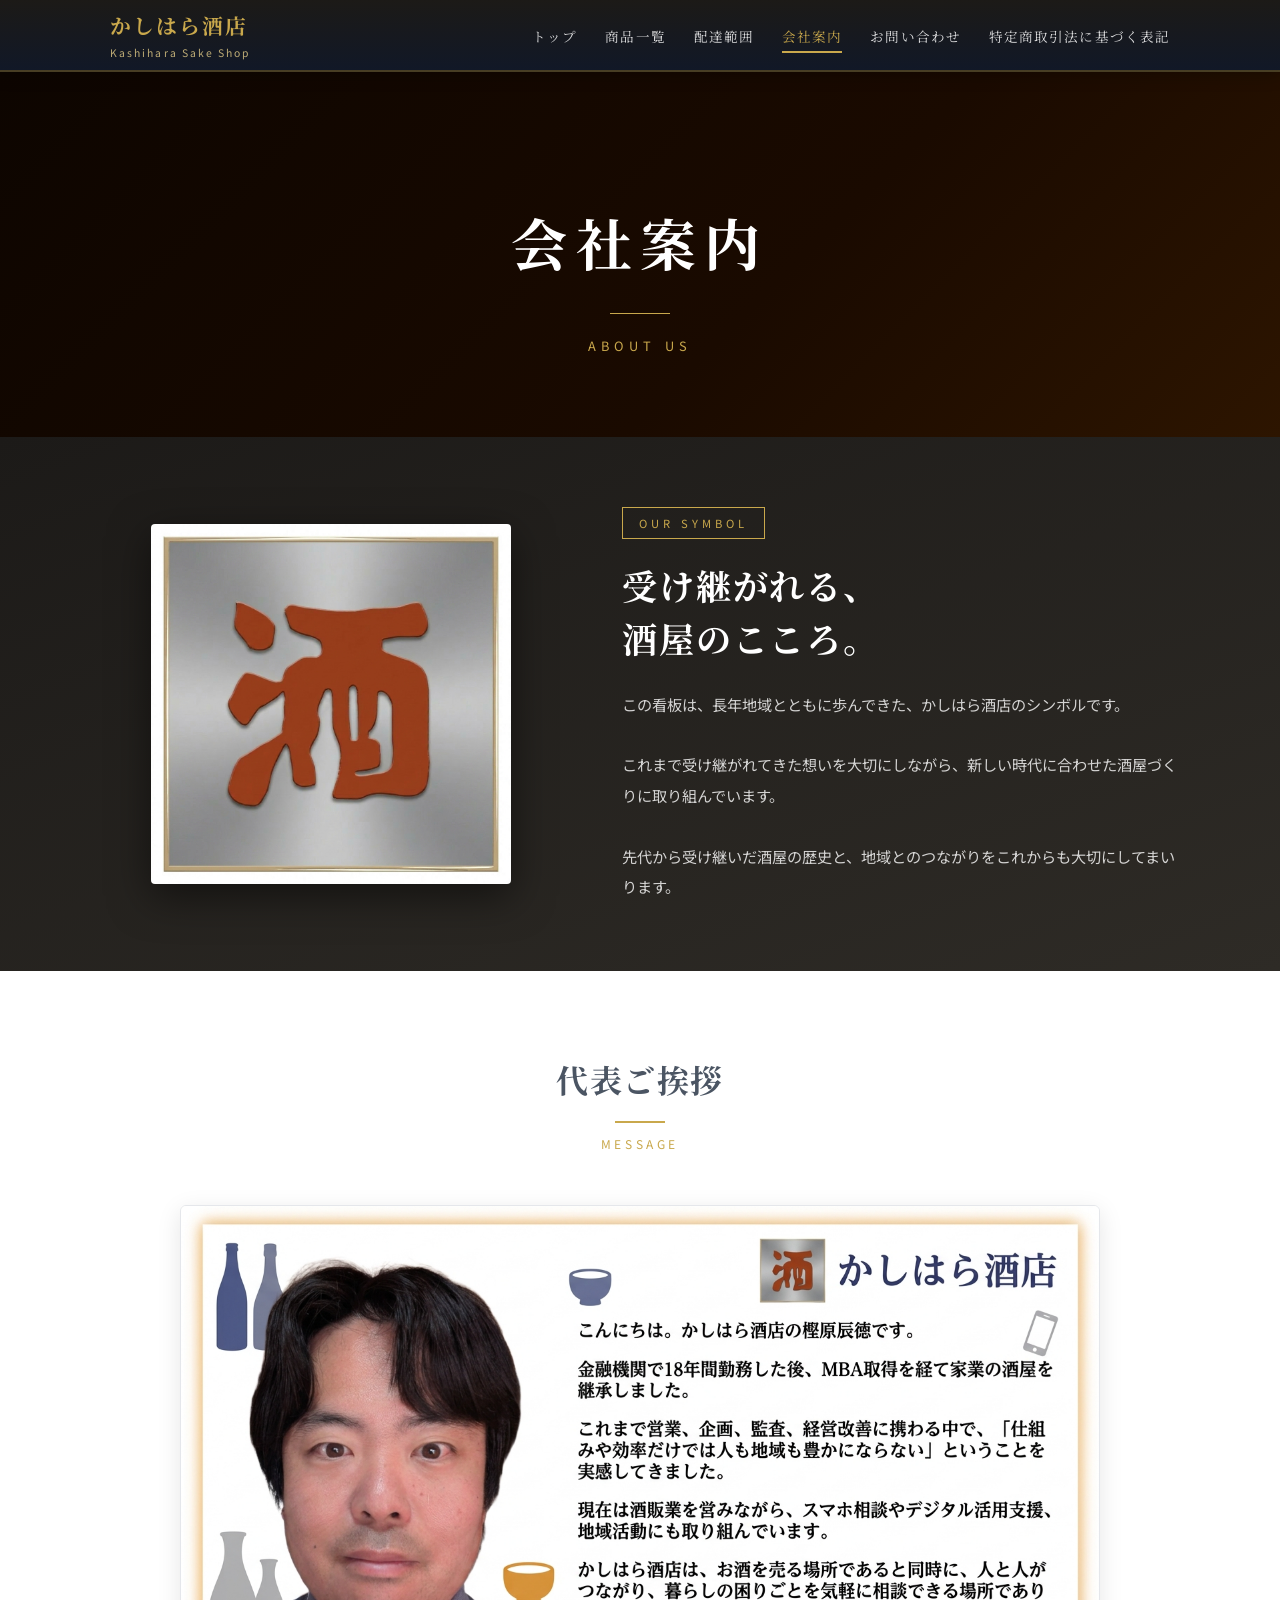
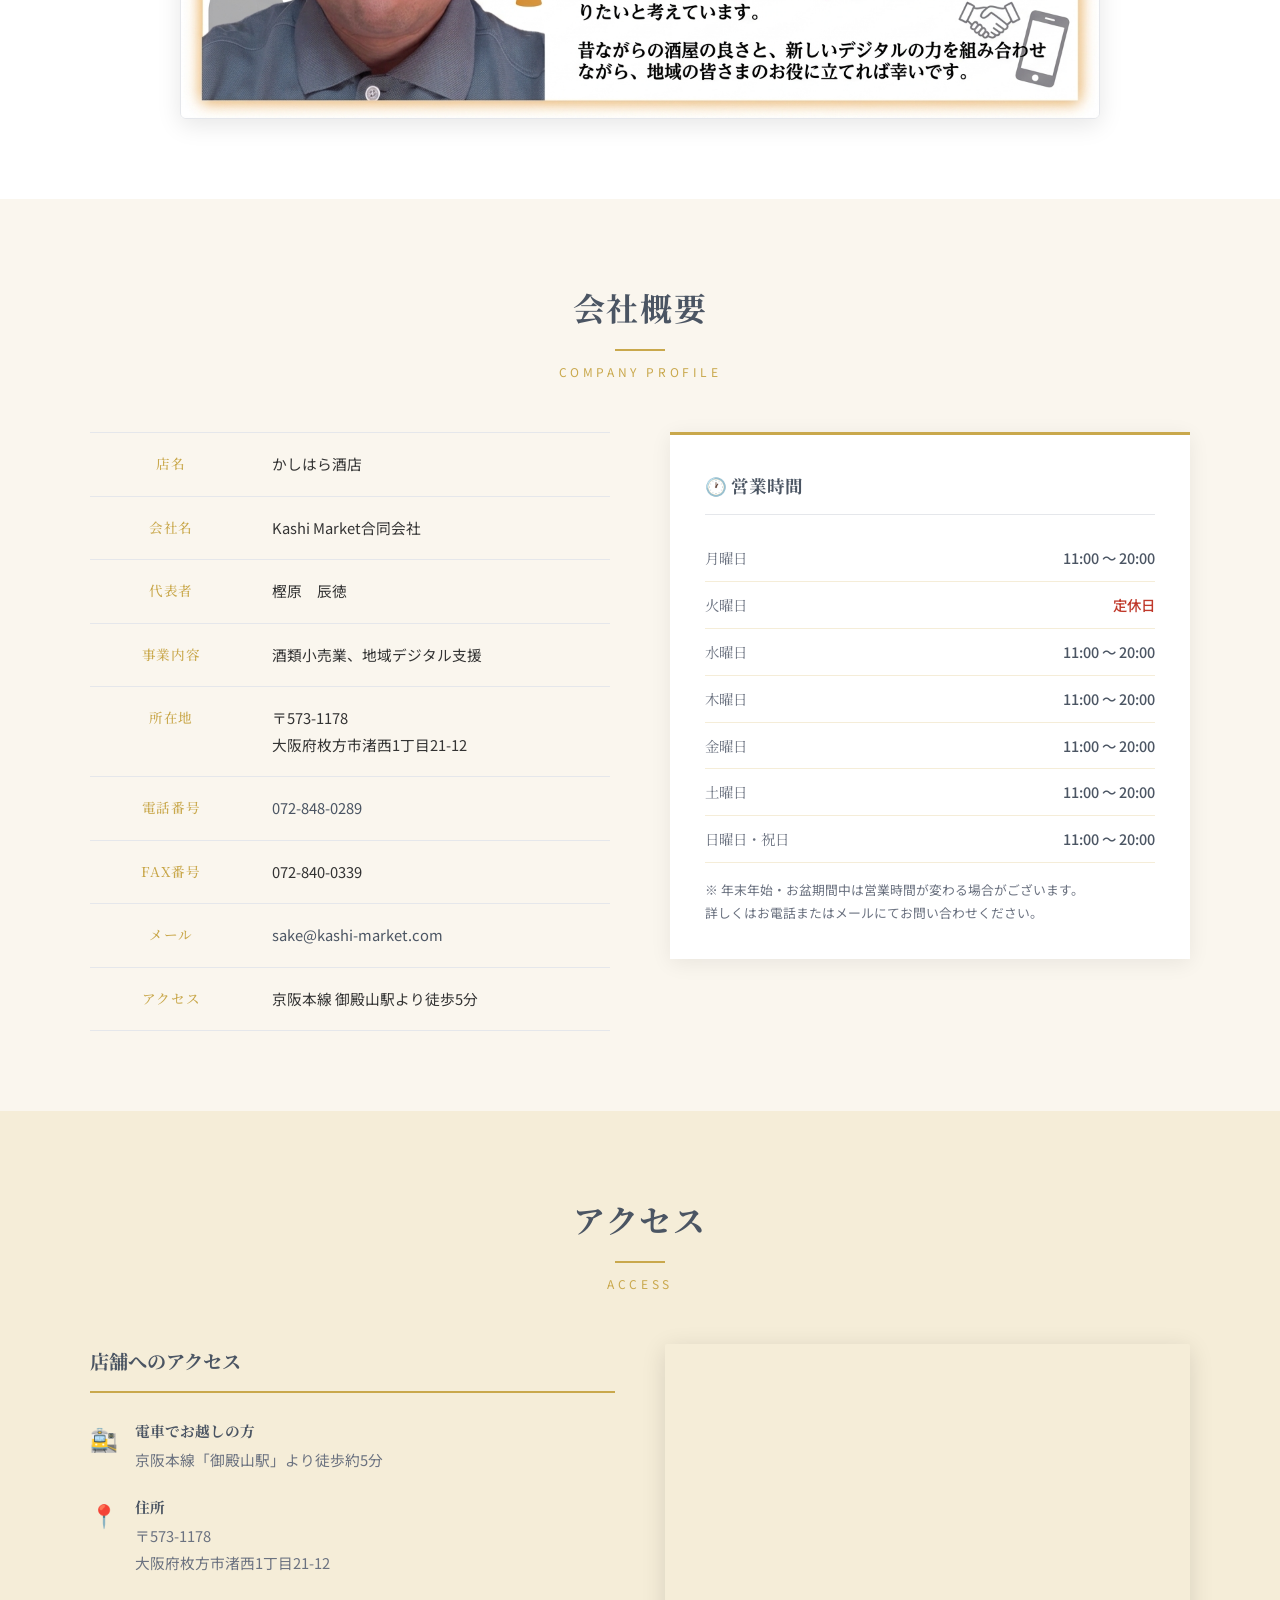
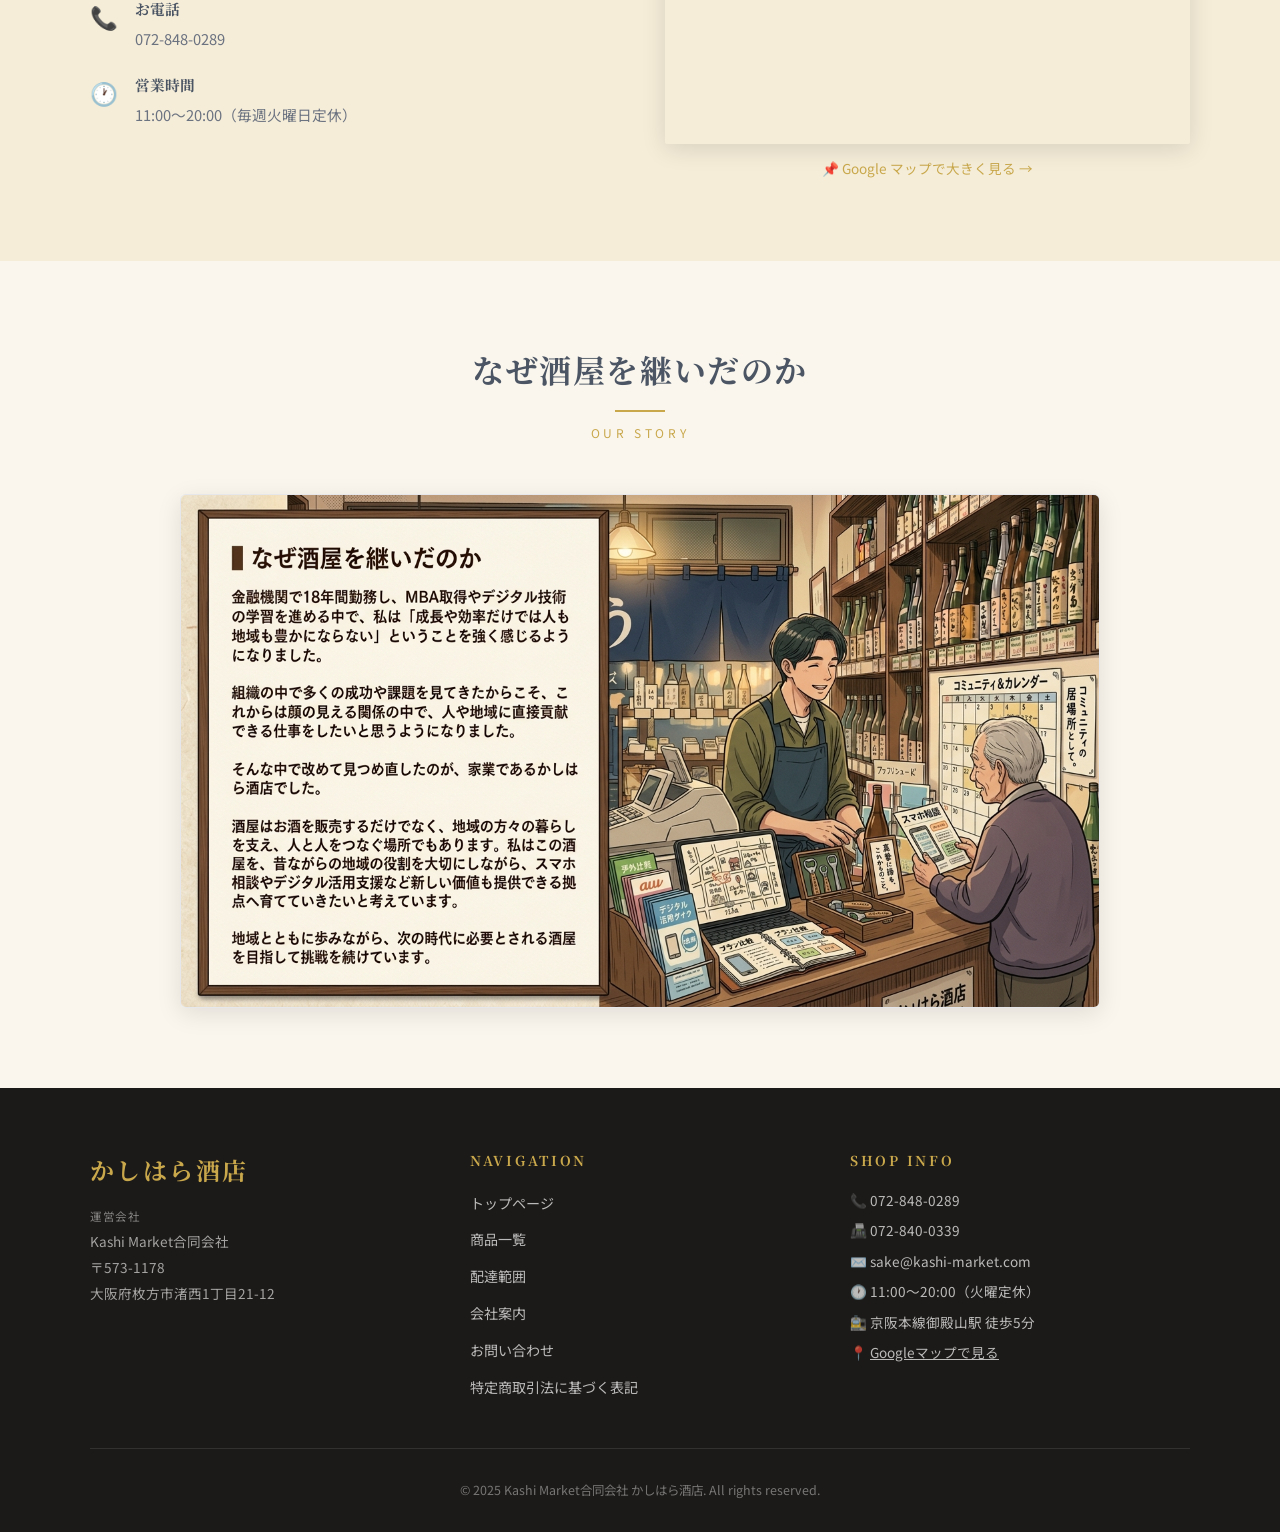
==== about.html @ 4926ca9c "Add OUR STORY (なぜ酒屋を継いだのか) section after アクセス on about page Co-Authored-By: Claude Opus 4.8 <noreply" ====
<!DOCTYPE html>
<html lang="ja">
<head>
  <meta charset="UTF-8">
  <meta name="viewport" content="width=device-width, initial-scale=1.0">
  <title>会社案内・アクセス｜かしはら酒店（枚方市渚西）</title>
  <link rel="canonical" href="https://kashi-market.com/about.html">
  <meta property="og:type" content="website">
  <meta property="og:site_name" content="かしはら酒店">
  <meta property="og:locale" content="ja_JP">
  <meta property="og:title" content="会社案内・アクセス｜かしはら酒店（枚方市渚西）">
  <meta property="og:description" content="枚方市渚西の酒屋「かしはら酒店」（Kashi Market合同会社）の会社案内・アクセス。所在地・代表者情報、京阪本線御殿山駅から徒歩5分。">
  <meta property="og:url" content="https://kashi-market.com/about.html">
  <meta property="og:image" content="https://kashi-market.com/ogp.jpg">
  <meta property="og:image:width" content="1200">
  <meta property="og:image:height" content="630">
  <meta name="twitter:card" content="summary_large_image">
  <meta name="description" content="枚方市渚西の酒屋「かしはら酒店」（Kashi Market合同会社）の会社案内・アクセス。所在地・代表者情報、京阪本線御殿山駅から徒歩5分。">
  <link rel="stylesheet" href="css/style.css">
  <style>
    .page-hero {
      background: linear-gradient(135deg, #0d0500 0%, #1a0a00 60%, #2d1500 100%);
      padding: 120px 20px 80px;
      text-align: center;
    }
    .page-hero h1 {
      font-family: 'Noto Serif JP', serif;
      font-size: clamp(2rem, 5vw, 3.5rem);
      color: var(--color-white);
      letter-spacing: 0.15em;
      margin-bottom: 10px;
    }
    .page-hero p {
      font-size: 0.8rem;
      color: var(--color-accent);
      letter-spacing: 0.4em;
      text-transform: uppercase;
    }
    .page-hero-line {
      width: 60px;
      height: 1px;
      background: var(--color-accent);
      margin: 20px auto;
    }

    /* 看板・シンボルセクション */
    .signboard-section {
      background: linear-gradient(160deg, #1c1a18 0%, #2e2b26 100%);
      padding: 70px 20px;
    }
    .signboard-wrap {
      display: grid;
      grid-template-columns: 0.85fr 1fr;
      gap: 50px;
      align-items: center;
    }
    .signboard-img-box {
      position: relative;
    }
    .signboard-img {
      width: 100%;
      max-width: 360px;
      display: block;
      margin: 0 auto;
      border-radius: 4px;
      box-shadow: 0 12px 40px rgba(0,0,0,0.5);
    }
    .signboard-text {
      color: #fff;
    }
    .signboard-badge {
      display: inline-block;
      font-size: 0.7rem;
      letter-spacing: 0.35em;
      color: var(--color-accent);
      border: 1px solid var(--color-accent);
      padding: 5px 16px;
      margin-bottom: 20px;
      text-transform: uppercase;
    }
    .signboard-title {
      font-family: 'Noto Serif JP', serif;
      font-size: clamp(1.5rem, 3vw, 2.2rem);
      color: #fff;
      line-height: 1.5;
      margin-bottom: 24px;
      letter-spacing: 0.05em;
    }
    .signboard-desc {
      font-size: 0.95rem;
      color: rgba(255,255,255,0.8);
      line-height: 2;
    }
    @media (max-width: 768px) {
      .signboard-wrap {
        grid-template-columns: 1fr;
        gap: 30px;
        text-align: center;
      }
      .signboard-badge { margin-top: 0; }
      .signboard-desc { text-align: left; }
    }

    /* 会社概要テーブル */
    .about-section {
      background: var(--color-bg);
    }

    /* 代表ごあいさつ */
    .greeting-section { background: #ffffff; }
    .greeting-img-wrap { max-width: 920px; margin: 35px auto 0; }
    .greeting-img {
      width: 100%;
      height: auto;
      display: block;
      border: 1px solid var(--color-border);
      border-radius: 6px;
      box-shadow: 0 6px 24px rgba(0,0,0,0.10);
    }

    .about-grid {
      display: grid;
      grid-template-columns: 1fr 1fr;
      gap: 60px;
      align-items: start;
    }

    .company-table {
      width: 100%;
      border-collapse: collapse;
    }

    .company-table tr {
      border-bottom: 1px solid var(--color-border);
    }

    .company-table tr:first-child {
      border-top: 1px solid var(--color-border);
    }

    .company-table th {
      font-family: 'Noto Serif JP', serif;
      font-size: 0.85rem;
      color: var(--color-accent);
      font-weight: 500;
      padding: 18px 20px 18px 0;
      white-space: nowrap;
      vertical-align: top;
      letter-spacing: 0.05em;
      width: 35%;
    }

    .company-table td {
      font-size: 0.92rem;
      color: var(--color-text);
      padding: 18px 0;
      line-height: 1.8;
    }

    /* 営業時間テーブル */
    .hours-box {
      background: var(--color-white);
      padding: 35px;
      box-shadow: 0 4px 20px rgba(0,0,0,0.07);
      border-top: 3px solid var(--color-accent);
    }

    .hours-box h3 {
      font-family: 'Noto Serif JP', serif;
      font-size: 1.1rem;
      color: var(--color-primary);
      margin-bottom: 20px;
      padding-bottom: 12px;
      border-bottom: 1px solid var(--color-border);
    }

    .hours-row {
      display: flex;
      justify-content: space-between;
      align-items: center;
      padding: 10px 0;
      border-bottom: 1px solid var(--color-bg-dark);
      font-size: 0.9rem;
    }

    .hours-row:last-child {
      border-bottom: none;
    }

    .hours-day {
      color: var(--color-text-light);
      font-family: 'Noto Serif JP', serif;
    }

    .hours-time {
      color: var(--color-primary);
      font-weight: 500;
    }

    .hours-closed {
      color: #c0392b;
      font-weight: 500;
    }

    .hours-note {
      margin-top: 15px;
      font-size: 0.8rem;
      color: var(--color-text-light);
      line-height: 1.8;
    }

    /* アクセスセクション */
    .access-section {
      background: var(--color-bg-dark);
    }

    .access-grid {
      display: grid;
      grid-template-columns: 1fr 1fr;
      gap: 50px;
      align-items: start;
    }

    .access-info h3 {
      font-family: 'Noto Serif JP', serif;
      font-size: 1.2rem;
      color: var(--color-primary);
      margin-bottom: 25px;
      padding-bottom: 12px;
      border-bottom: 2px solid var(--color-accent);
    }

    .access-item {
      display: flex;
      gap: 15px;
      margin-bottom: 20px;
      align-items: flex-start;
    }

    .access-icon {
      font-size: 1.4rem;
      min-width: 30px;
    }

    .access-text {
      font-size: 0.92rem;
      line-height: 1.8;
    }

    .access-text strong {
      display: block;
      font-family: 'Noto Serif JP', serif;
      color: var(--color-primary);
      margin-bottom: 3px;
    }

    .access-text span {
      color: var(--color-text-light);
    }

    /* Google マップ */
    .map-wrap {
      position: relative;
      border-radius: 2px;
      overflow: hidden;
      box-shadow: 0 5px 25px rgba(0,0,0,0.12);
    }

    .map-wrap iframe {
      display: block;
      width: 100%;
      height: 400px;
      border: 0;
    }

    .map-link {
      display: block;
      text-align: center;
      margin-top: 12px;
      font-size: 0.85rem;
      color: var(--color-accent);
      text-decoration: none;
    }

    .map-link:hover {
      text-decoration: underline;
    }

    @media (max-width: 768px) {
      .about-grid,
      .access-grid {
        grid-template-columns: 1fr;
        gap: 40px;
      }
    }
  </style>
</head>
<body>

  <!-- ヘッダー -->
  <header>
    <div class="header-inner">
      <a href="index.html" class="logo">
        <span class="logo-jp">かしはら酒店</span>
        <span class="logo-en">Kashihara Sake Shop</span>
      </a>
      <div class="hamburger" onclick="toggleNav()">
        <span></span><span></span><span></span>
      </div>
      <nav id="main-nav">
        <ul>
          <li><a href="index.html">トップ</a></li>
          <li><a href="products.html">商品一覧</a></li>
          <li><a href="delivery.html">配達範囲</a></li>
          <li><a href="about.html" class="active">会社案内</a></li>
          <li><a href="contact.html">お問い合わせ</a></li>
          <li><a href="tokusho.html">特定商取引法に基づく表記</a></li>
        </ul>
      </nav>
    </div>
  </header>

  <!-- ページヘッダー -->
  <div class="page-hero">
    <h1>会社案内</h1>
    <div class="page-hero-line"></div>
    <p>About Us</p>
  </div>

  <!-- 看板・シンボルセクション -->
  <section class="signboard-section">
    <div class="section-inner">
      <div class="signboard-wrap">
        <div class="signboard-img-box">
          <img src="かしはら酒店看板.jpg" alt="かしはら酒店の看板「酒」" class="signboard-img">
        </div>
        <div class="signboard-text">
          <div class="signboard-badge">Our Symbol</div>
          <h2 class="signboard-title">受け継がれる、<br>酒屋のこころ。</h2>
          <p class="signboard-desc">
            この看板は、長年地域とともに歩んできた、かしはら酒店のシンボルです。<br><br>
            これまで受け継がれてきた想いを大切にしながら、新しい時代に合わせた酒屋づくりに取り組んでいます。<br><br>
            先代から受け継いだ酒屋の歴史と、地域とのつながりをこれからも大切にしてまいります。
          </p>
        </div>
      </div>
    </div>
  </section>

  <!-- 代表ご挨拶 -->
  <section class="greeting-section">
    <div class="section-inner">
      <h2 class="section-title">代表ご挨拶</h2>
      <p class="section-title-en">Message</p>
      <div class="greeting-img-wrap">
        <img src="自己紹介文.png" alt="かしはら酒店 代表 樫原辰徳のごあいさつ。金融機関で18年勤務後、MBA取得を経て家業の酒屋を継承。酒販業に加え、スマホ相談やデジタル活用支援、地域活動にも取り組んでいます。" class="greeting-img">
      </div>
    </div>
  </section>

  <!-- 会社概要 -->
  <section class="about-section">
    <div class="section-inner">
      <h2 class="section-title">会社概要</h2>
      <p class="section-title-en">Company Profile</p>

      <div class="about-grid">
        <div>
          <table class="company-table">
            <tr>
              <th>店名</th>
              <td>かしはら酒店</td>
            </tr>
            <tr>
              <th>会社名</th>
              <td>Kashi Market合同会社</td>
            </tr>
            <tr>
              <th>代表者</th>
              <td>樫原　辰徳</td>
            </tr>
            <tr>
              <th>事業内容</th>
              <td>酒類小売業、地域デジタル支援</td>
            </tr>
            <tr>
              <th>所在地</th>
              <td>〒573-1178<br>大阪府枚方市渚西1丁目21-12</td>
            </tr>
            <tr>
              <th>電話番号</th>
              <td><a href="tel:0728480289" style="color:var(--color-primary);text-decoration:none;">072-848-0289</a></td>
            </tr>
            <tr>
              <th>FAX番号</th>
              <td>072-840-0339</td>
            </tr>
            <tr>
              <th>メール</th>
              <td><a href="mailto:sake@kashi-market.com" style="color:var(--color-primary);text-decoration:none;">sake@kashi-market.com</a></td>
            </tr>
            <tr>
              <th>アクセス</th>
              <td>京阪本線 御殿山駅より徒歩5分</td>
            </tr>
          </table>
        </div>

        <div>
          <div class="hours-box">
            <h3>🕐 営業時間</h3>
            <div class="hours-row">
              <span class="hours-day">月曜日</span>
              <span class="hours-time">11:00 〜 20:00</span>
            </div>
            <div class="hours-row">
              <span class="hours-day">火曜日</span>
              <span class="hours-closed">定休日</span>
            </div>
            <div class="hours-row">
              <span class="hours-day">水曜日</span>
              <span class="hours-time">11:00 〜 20:00</span>
            </div>
            <div class="hours-row">
              <span class="hours-day">木曜日</span>
              <span class="hours-time">11:00 〜 20:00</span>
            </div>
            <div class="hours-row">
              <span class="hours-day">金曜日</span>
              <span class="hours-time">11:00 〜 20:00</span>
            </div>
            <div class="hours-row">
              <span class="hours-day">土曜日</span>
              <span class="hours-time">11:00 〜 20:00</span>
            </div>
            <div class="hours-row">
              <span class="hours-day">日曜日・祝日</span>
              <span class="hours-time">11:00 〜 20:00</span>
            </div>
            <p class="hours-note">※ 年末年始・お盆期間中は営業時間が変わる場合がございます。<br>詳しくはお電話またはメールにてお問い合わせください。</p>
          </div>
        </div>
      </div>
    </div>
  </section>

  <!-- アクセス -->
  <section class="access-section">
    <div class="section-inner">
      <h2 class="section-title">アクセス</h2>
      <p class="section-title-en">Access</p>

      <div class="access-grid">
        <div class="access-info">
          <h3>店舗へのアクセス</h3>

          <div class="access-item">
            <span class="access-icon">🚉</span>
            <div class="access-text">
              <strong>電車でお越しの方</strong>
              <span>京阪本線「御殿山駅」より徒歩約5分</span>
            </div>
          </div>

          <div class="access-item">
            <span class="access-icon">📍</span>
            <div class="access-text">
              <strong>住所</strong>
              <span>〒573-1178<br>大阪府枚方市渚西1丁目21-12</span>
            </div>
          </div>

          <div class="access-item">
            <span class="access-icon">📞</span>
            <div class="access-text">
              <strong>お電話</strong>
              <span><a href="tel:0728480289" style="color:var(--color-text-light);text-decoration:none;">072-848-0289</a></span>
            </div>
          </div>

          <div class="access-item">
            <span class="access-icon">🕐</span>
            <div class="access-text">
              <strong>営業時間</strong>
              <span>11:00〜20:00（毎週火曜日定休）</span>
            </div>
          </div>
        </div>

        <div>
          <div class="map-wrap">
            <iframe
              src="https://maps.google.com/maps?q=%E3%81%8B%E3%81%97%E3%81%AF%E3%82%89%E9%85%92%E5%BA%97%20%E5%A4%A7%E9%98%AA%E5%BA%9C%E6%9E%9A%E6%96%B9%E5%B8%82%E6%B8%9A%E8%A5%BF1%E4%B8%81%E7%9B%AE21-12&hl=ja&z=17&output=embed"
              allowfullscreen=""
              loading="lazy"
              referrerpolicy="no-referrer-when-downgrade">
            </iframe>
          </div>
          <a href="https://www.google.com/maps/search/?api=1&query=%E3%81%8B%E3%81%97%E3%81%AF%E3%82%89%E9%85%92%E5%BA%97%20%E5%A4%A7%E9%98%AA%E5%BA%9C%E6%9E%9A%E6%96%B9%E5%B8%82%E6%B8%9A%E8%A5%BF1%E4%B8%81%E7%9B%AE21-12" target="_blank" rel="noopener" class="map-link">
            📌 Google マップで大きく見る →
          </a>
        </div>
      </div>
    </div>
  </section>

  <!-- OUR STORY なぜ酒屋を継いだのか -->
  <section class="greeting-section" style="background:var(--color-bg);">
    <div class="section-inner">
      <h2 class="section-title">なぜ酒屋を継いだのか</h2>
      <p class="section-title-en">Our Story</p>
      <div class="greeting-img-wrap">
        <img src="継承ストーリー.png" alt="かしはら酒店 代表が酒屋を継いだ理由。金融機関で18年勤務し、MBA取得やデジタル技術の学習を経て、人や地域に直接貢献できる仕事をしたいと考え家業を継承。酒屋を、昔ながらの地域の役割を大切にしながら、スマホ相談やデジタル活用支援など新しい価値も提供できる拠点へ育てていきたいという想いを綴っています。" class="greeting-img">
      </div>
    </div>
  </section>

  <!-- フッター -->
  <footer>
    <div class="footer-inner">
      <div class="footer-logo">
        <a href="index.html" class="logo">
          <span class="logo-jp">かしはら酒店</span>
        </a>
        <p style="margin-top:12px;"><span style="font-size:0.72rem;color:rgba(255,255,255,0.45);letter-spacing:0.05em;">運営会社</span><br>Kashi Market合同会社<br>〒573-1178<br>大阪府枚方市渚西1丁目21-12</p>
      </div>
      <div class="footer-nav">
        <h4>Navigation</h4>
        <ul>
          <li><a href="index.html">トップページ</a></li>
          <li><a href="products.html">商品一覧</a></li>
          <li><a href="delivery.html">配達範囲</a></li>
          <li><a href="about.html">会社案内</a></li>
          <li><a href="contact.html">お問い合わせ</a></li>
          <li><a href="tokusho.html">特定商取引法に基づく表記</a></li>
        </ul>
      </div>
      <div class="footer-info">
        <h4>Shop Info</h4>
        <p>📞 072-848-0289</p>
        <p>📠 072-840-0339</p>
        <p>✉️ sake@kashi-market.com</p>
        <p>🕐 11:00〜20:00（火曜定休）</p>
        <p>🚉 京阪本線御殿山駅 徒歩5分</p>
        <p>📍 <a href="https://www.google.com/maps/search/?api=1&query=%E3%81%8B%E3%81%97%E3%81%AF%E3%82%89%E9%85%92%E5%BA%97%20%E5%A4%A7%E9%98%AA%E5%BA%9C%E6%9E%9A%E6%96%B9%E5%B8%82%E6%B8%9A%E8%A5%BF1%E4%B8%81%E7%9B%AE21-12" target="_blank" rel="noopener" style="color:inherit;text-decoration:underline;">Googleマップで見る</a></p>
      </div>
    </div>
    <div class="footer-bottom">
      <p>&copy; 2025 Kashi Market合同会社 かしはら酒店. All rights reserved.</p>
    </div>
  </footer>

  <script>
    function toggleNav() {
      document.getElementById('main-nav').classList.toggle('open');
    }
  </script>

</body>
</html>
---- css/style.css ----
/* ===========================
   かしはら酒店 - 共通スタイル
   コンセプト：
   「伝統的な酒屋の信頼感」×「温かみのある親しみやすさ」×「デジタル時代の先進性」
   外観のチャコールグレー × ウォームホワイト × デジタルブルー × 和ゴールド
   =========================== */

@import url('https://fonts.googleapis.com/css2?family=Noto+Serif+JP:wght@300;400;500;700&family=Noto+Sans+JP:wght@300;400;500;700&display=swap');

/* リセット */
*, *::before, *::after {
  box-sizing: border-box;
  margin: 0;
  padding: 0;
}

/* カラー変数 */
:root {
  /* ダーク：外観の看板グレー → ヘッダー・フッター */
  --color-primary:      #4B5563;
  --color-primary-deep: #1c1a18;

  /* デジタルブルー：ボタン・リンク・アクション */
  --color-blue:         #2563EB;
  --color-blue-dark:    #1d4ed8;
  --color-blue-light:   #EFF6FF;

  /* 和ゴールド：見出し装飾・アクセント */
  --color-accent:       #c9a84c;
  --color-accent-light: #e8d08a;

  /* ウッドブラウン：ボーダー・区切り */
  --color-wood:         #8B5E3C;

  /* 背景：温かみのあるウォームホワイト */
  --color-bg:           #FAF6EE;
  --color-bg-dark:      #F5EDD8;
  --color-bg-alt:       #E8DCC0;

  /* テキスト */
  --color-text:         #333333;
  --color-text-light:   #6B7280;

  /* その他 */
  --color-white:        #ffffff;
  --color-border:       #E5E7EB;
  --color-border-warm:  #D4C5A9;
}

html { scroll-behavior: smooth; }

body {
  font-family: 'Noto Sans JP', sans-serif;
  background-color: var(--color-bg);
  color: var(--color-text);
  line-height: 1.8;
  font-size: 16px;
}

/* ===========================
   ヘッダー・ナビゲーション
   =========================== */
header {
  background: linear-gradient(180deg, #1C1A17 0%, #111827 100%);
  border-bottom: 2px solid rgba(201,168,76,0.25);
  position: sticky;
  top: 0;
  z-index: 1000;
  box-shadow: 0 2px 16px rgba(0,0,0,0.3);
}

.header-inner {
  max-width: 1100px;
  margin: 0 auto;
  padding: 0 20px;
  display: flex;
  align-items: center;
  justify-content: space-between;
  height: 70px;
}

.logo { text-decoration: none; }

.logo-jp {
  display: block;
  font-family: 'Noto Serif JP', serif;
  font-size: 1.3rem;
  font-weight: 700;
  color: var(--color-accent);
  letter-spacing: 0.1em;
}

.logo-en {
  display: block;
  font-size: 0.65rem;
  color: var(--color-accent-light);
  letter-spacing: 0.2em;
  opacity: 0.8;
}

nav ul { list-style: none; display: flex; gap: 28px; }

nav a {
  text-decoration: none;
  color: rgba(255,255,255,0.85);
  font-size: 0.85rem;
  letter-spacing: 0.08em;
  padding: 5px 0;
  border-bottom: 2px solid transparent;
  transition: color 0.3s, border-color 0.3s;
  font-family: 'Noto Serif JP', serif;
}

nav a:hover, nav a.active {
  color: var(--color-accent);
  border-bottom-color: var(--color-accent);
}

/* ハンバーガー */
.hamburger { display: none; flex-direction: column; cursor: pointer; gap: 5px; }
.hamburger span { display: block; width: 25px; height: 2px; background: var(--color-white); transition: 0.3s; }

/* ===========================
   共通セクション
   =========================== */
section { padding: 80px 20px; }
.section-inner { max-width: 1100px; margin: 0 auto; }

.section-title {
  font-family: 'Noto Serif JP', serif;
  font-size: 2rem;
  font-weight: 700;
  color: var(--color-primary);
  text-align: center;
  margin-bottom: 10px;
  letter-spacing: 0.05em;
}

.section-title-en {
  text-align: center;
  font-size: 0.75rem;
  letter-spacing: 0.3em;
  color: var(--color-accent);
  text-transform: uppercase;
  margin-bottom: 50px;
}

.section-title::after {
  content: '';
  display: block;
  width: 50px;
  height: 2px;
  background: var(--color-accent);
  margin: 12px auto 0;
}

/* ===========================
   フッター
   =========================== */
footer {
  background-color: var(--color-primary-deep);
  color: var(--color-white);
  padding: 60px 20px 30px;
}

.footer-inner {
  max-width: 1100px;
  margin: 0 auto;
  display: grid;
  grid-template-columns: 1fr 1fr 1fr;
  gap: 40px;
  padding-bottom: 40px;
  border-bottom: 1px solid rgba(255,255,255,0.1);
}

.footer-logo .logo-jp { font-size: 1.5rem; margin-bottom: 10px; }
.footer-logo p { font-size: 0.85rem; color: rgba(255,255,255,0.6); line-height: 1.9; }

.footer-nav h4,
.footer-info h4 {
  font-family: 'Noto Serif JP', serif;
  font-size: 0.85rem;
  color: var(--color-accent);
  letter-spacing: 0.2em;
  margin-bottom: 15px;
  text-transform: uppercase;
}

.footer-nav ul { list-style: none; }
.footer-nav li { margin-bottom: 8px; }

.footer-nav a {
  text-decoration: none;
  color: rgba(255,255,255,0.7);
  font-size: 0.88rem;
  transition: color 0.3s;
}
.footer-nav a:hover { color: var(--color-accent); }
.footer-info p { font-size: 0.85rem; color: rgba(255,255,255,0.7); margin-bottom: 6px; }

.footer-bottom {
  max-width: 1100px;
  margin: 30px auto 0;
  text-align: center;
  font-size: 0.78rem;
  color: rgba(255,255,255,0.4);
}

/* ===========================
   ボタン
   =========================== */
.btn {
  display: inline-block;
  padding: 14px 40px;
  font-family: 'Noto Serif JP', serif;
  font-size: 0.9rem;
  letter-spacing: 0.15em;
  text-decoration: none;
  border-radius: 6px;
  transition: all 0.3s;
  cursor: pointer;
  border: none;
}

/* メインボタン：デジタルブルー */
.btn-primary {
  background-color: var(--color-blue);
  color: var(--color-white);
  font-weight: 700;
}
.btn-primary:hover {
  background-color: var(--color-blue-dark);
  transform: translateY(-2px);
  box-shadow: 0 6px 20px rgba(37,99,235,0.35);
  color: var(--color-white);
}

/* アウトラインボタン：ゴールド */
.btn-outline {
  background-color: transparent;
  color: var(--color-accent);
  border: 1.5px solid var(--color-accent);
}
.btn-outline:hover {
  background-color: var(--color-accent);
  color: var(--color-primary-deep);
  transform: translateY(-2px);
}

/* ゴールドボタン（ダーク背景上で使用） */
.btn-gold {
  background-color: var(--color-accent);
  color: var(--color-primary-deep);
  font-weight: 700;
}
.btn-gold:hover {
  background-color: var(--color-accent-light);
  transform: translateY(-2px);
  box-shadow: 0 6px 20px rgba(201,168,76,0.4);
}

/* ===========================
   区切り装飾
   =========================== */
.kamon-divider {
  text-align: center;
  color: var(--color-accent);
  font-size: 1.2rem;
  letter-spacing: 0.5em;
  margin: 20px 0;
  opacity: 0.6;
}

/* ===========================
   レスポンシブ
   =========================== */
@media (max-width: 768px) {
  .hamburger { display: flex; }

  nav {
    display: none;
    position: absolute;
    top: 70px;
    left: 0;
    right: 0;
    background: var(--color-primary-deep);
    padding: 20px;
  }

  nav.open { display: block; }
  nav ul { flex-direction: column; gap: 15px; }

  .footer-inner { grid-template-columns: 1fr; gap: 30px; }
  section { padding: 60px 20px; }
  .section-title { font-size: 1.5rem; }
}
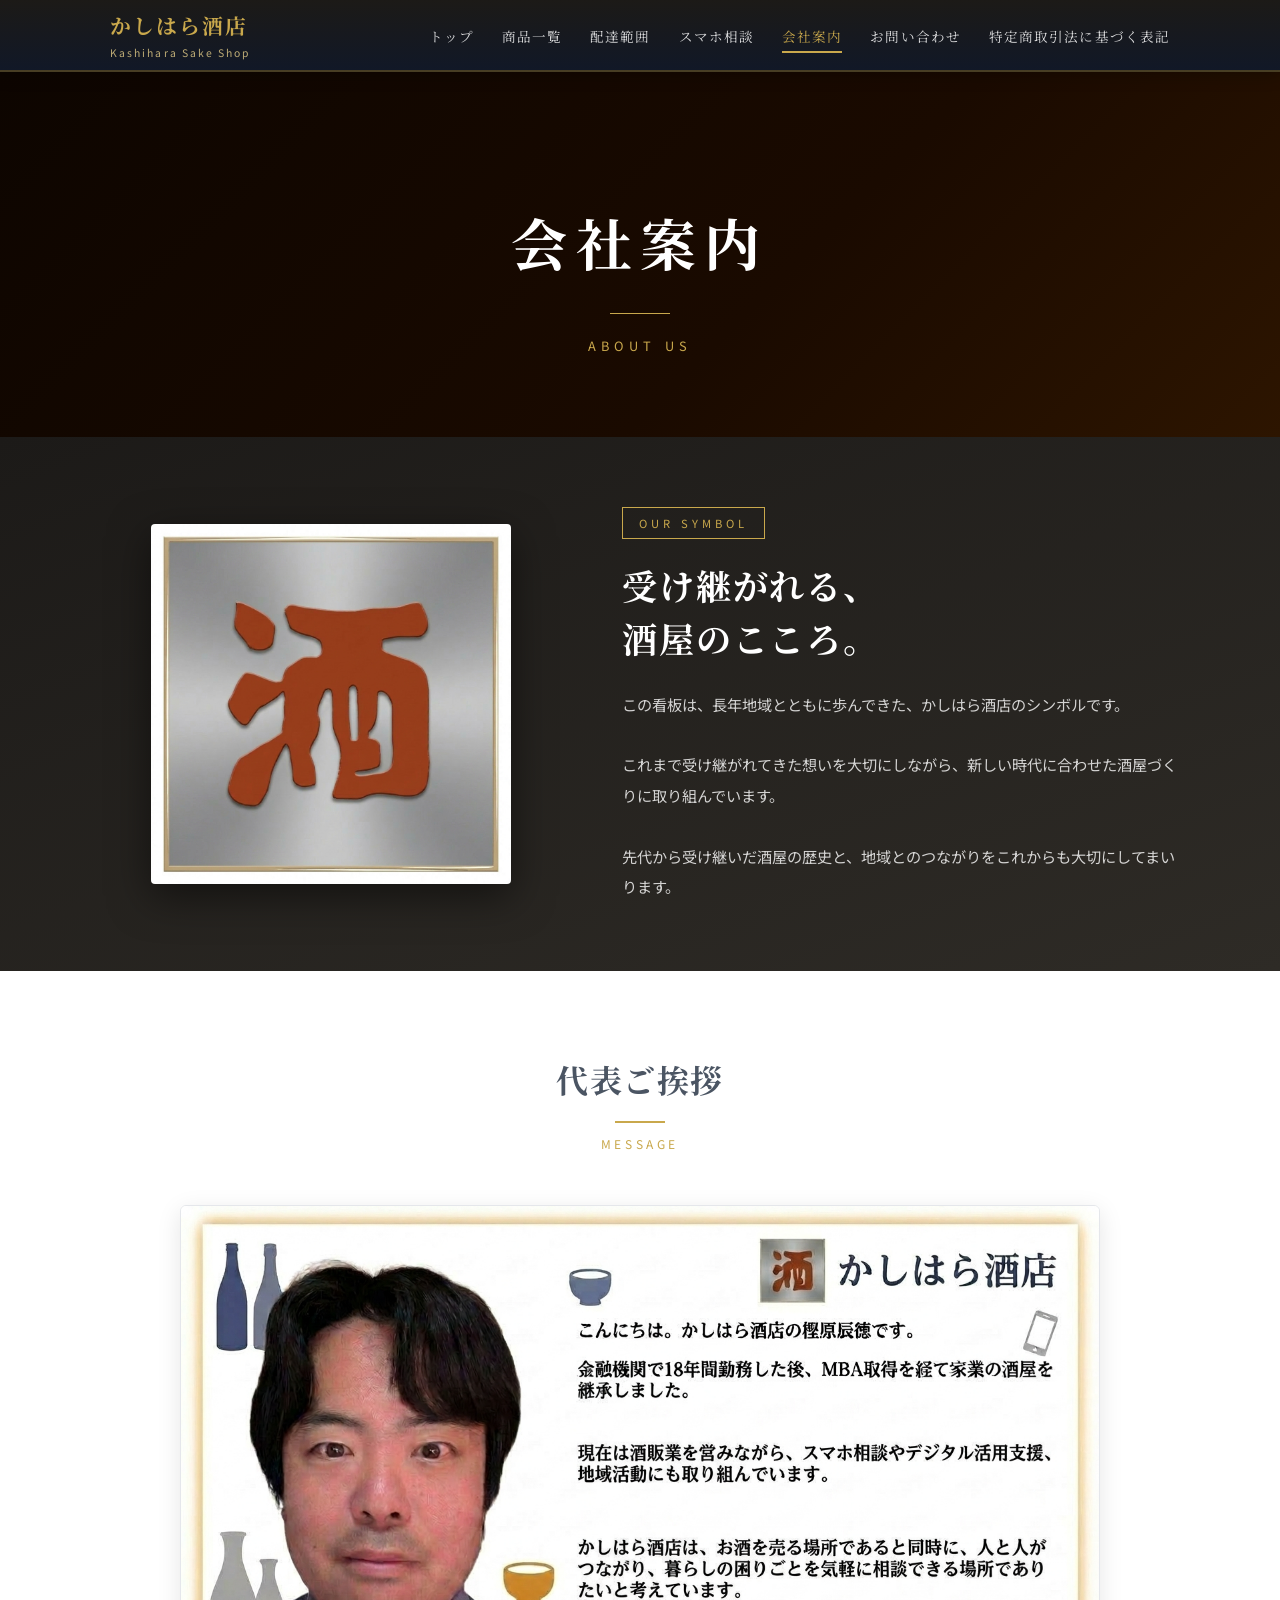
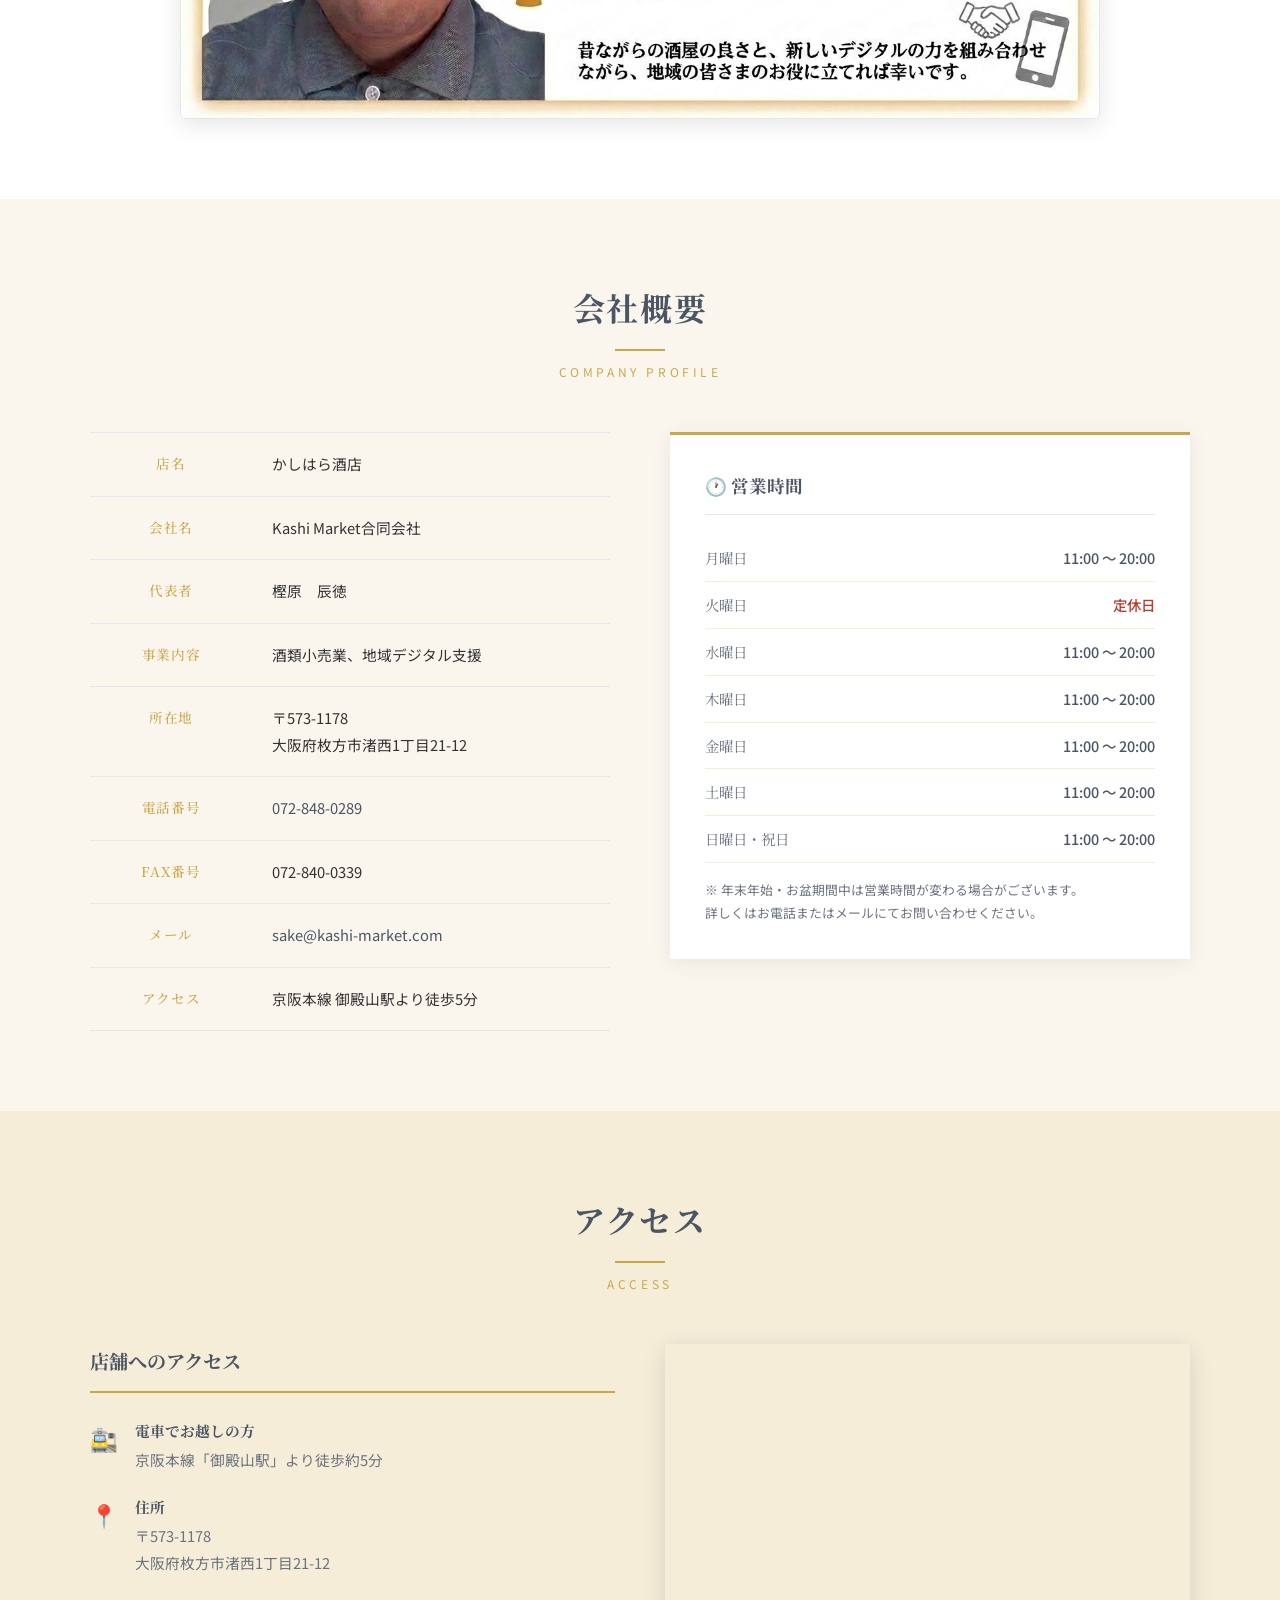
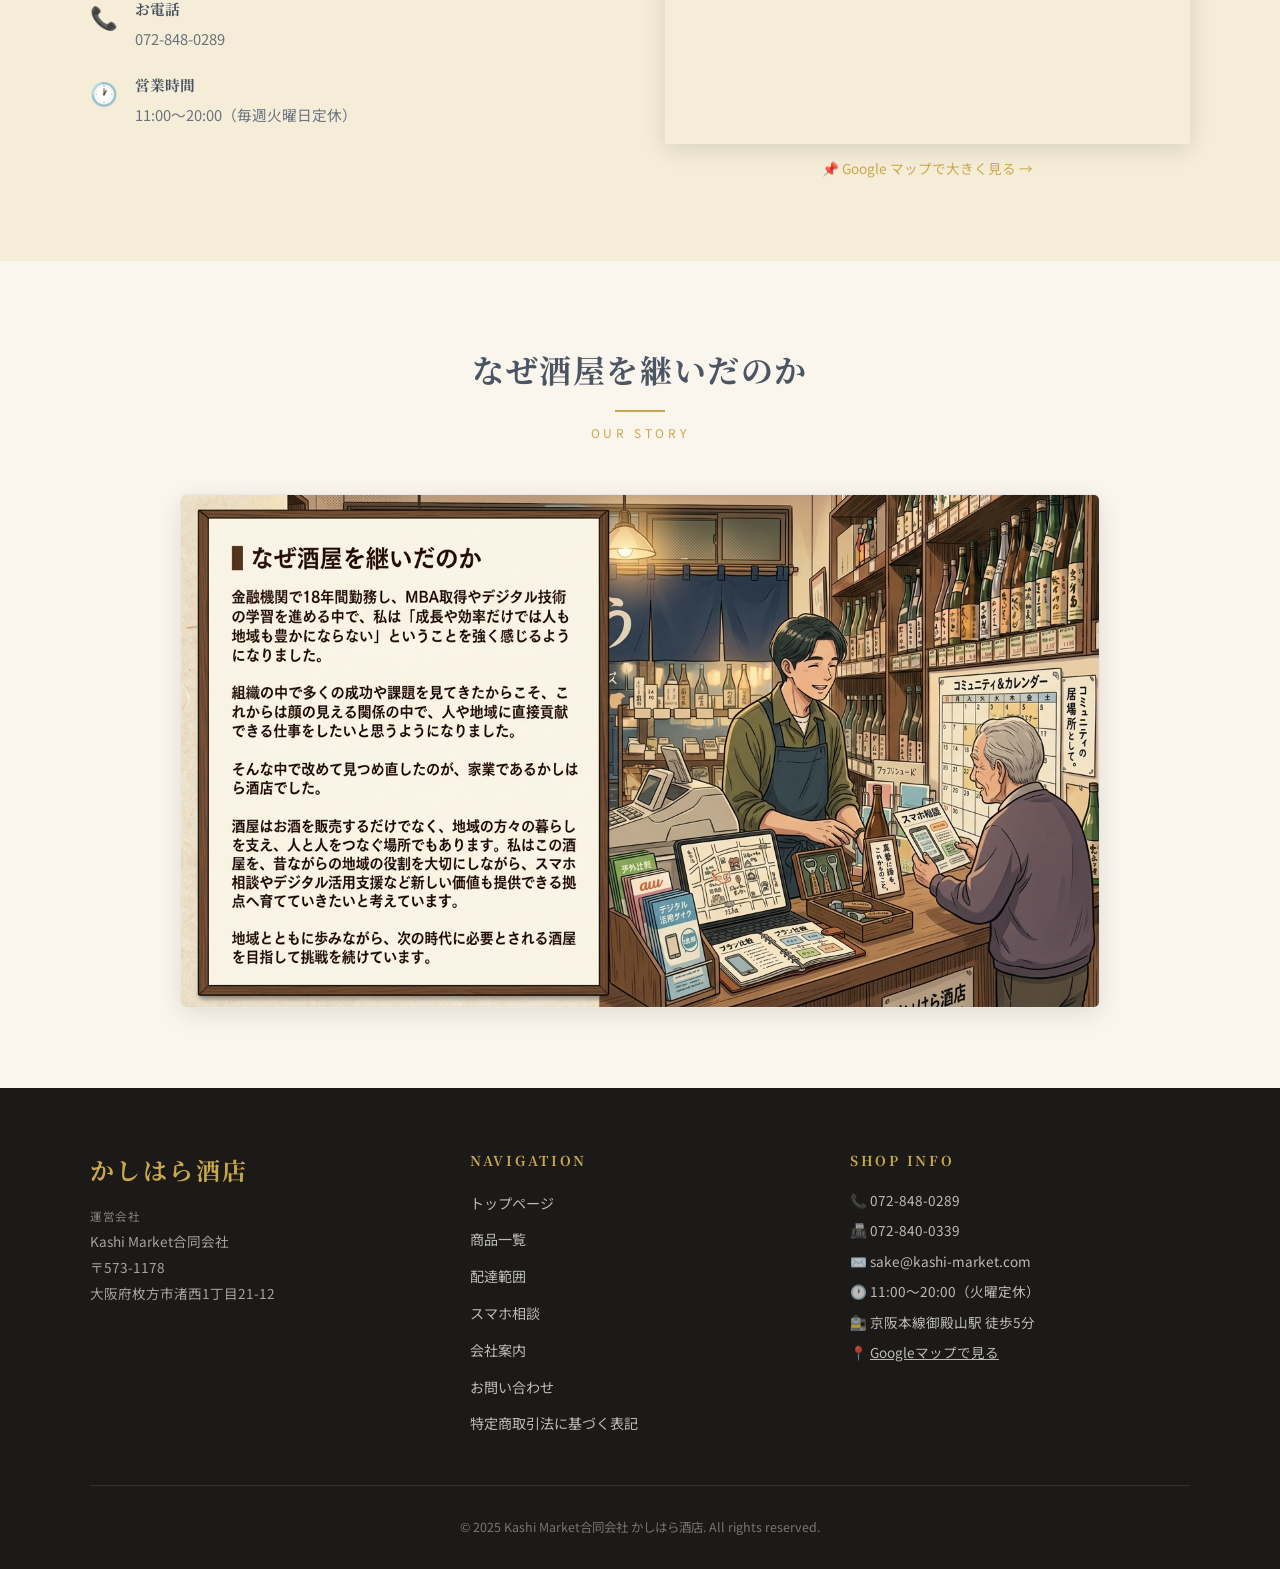
==== commit a8dea7ba: "Add smartphone consultation page and update all navigation menus - New page: smartphone.html (スマホ相談)" ====
--- a/about.html
+++ b/about.html
@@ -312,6 +312,7 @@
           <li><a href="index.html">トップ</a></li>
           <li><a href="products.html">商品一覧</a></li>
           <li><a href="delivery.html">配達範囲</a></li>
+          <li><a href="smartphone.html">スマホ相談</a></li>
           <li><a href="about.html" class="active">会社案内</a></li>
           <li><a href="contact.html">お問い合わせ</a></li>
           <li><a href="tokusho.html">特定商取引法に基づく表記</a></li>
@@ -530,6 +531,7 @@
           <li><a href="index.html">トップページ</a></li>
           <li><a href="products.html">商品一覧</a></li>
           <li><a href="delivery.html">配達範囲</a></li>
+          <li><a href="smartphone.html">スマホ相談</a></li>
           <li><a href="about.html">会社案内</a></li>
           <li><a href="contact.html">お問い合わせ</a></li>
           <li><a href="tokusho.html">特定商取引法に基づく表記</a></li>
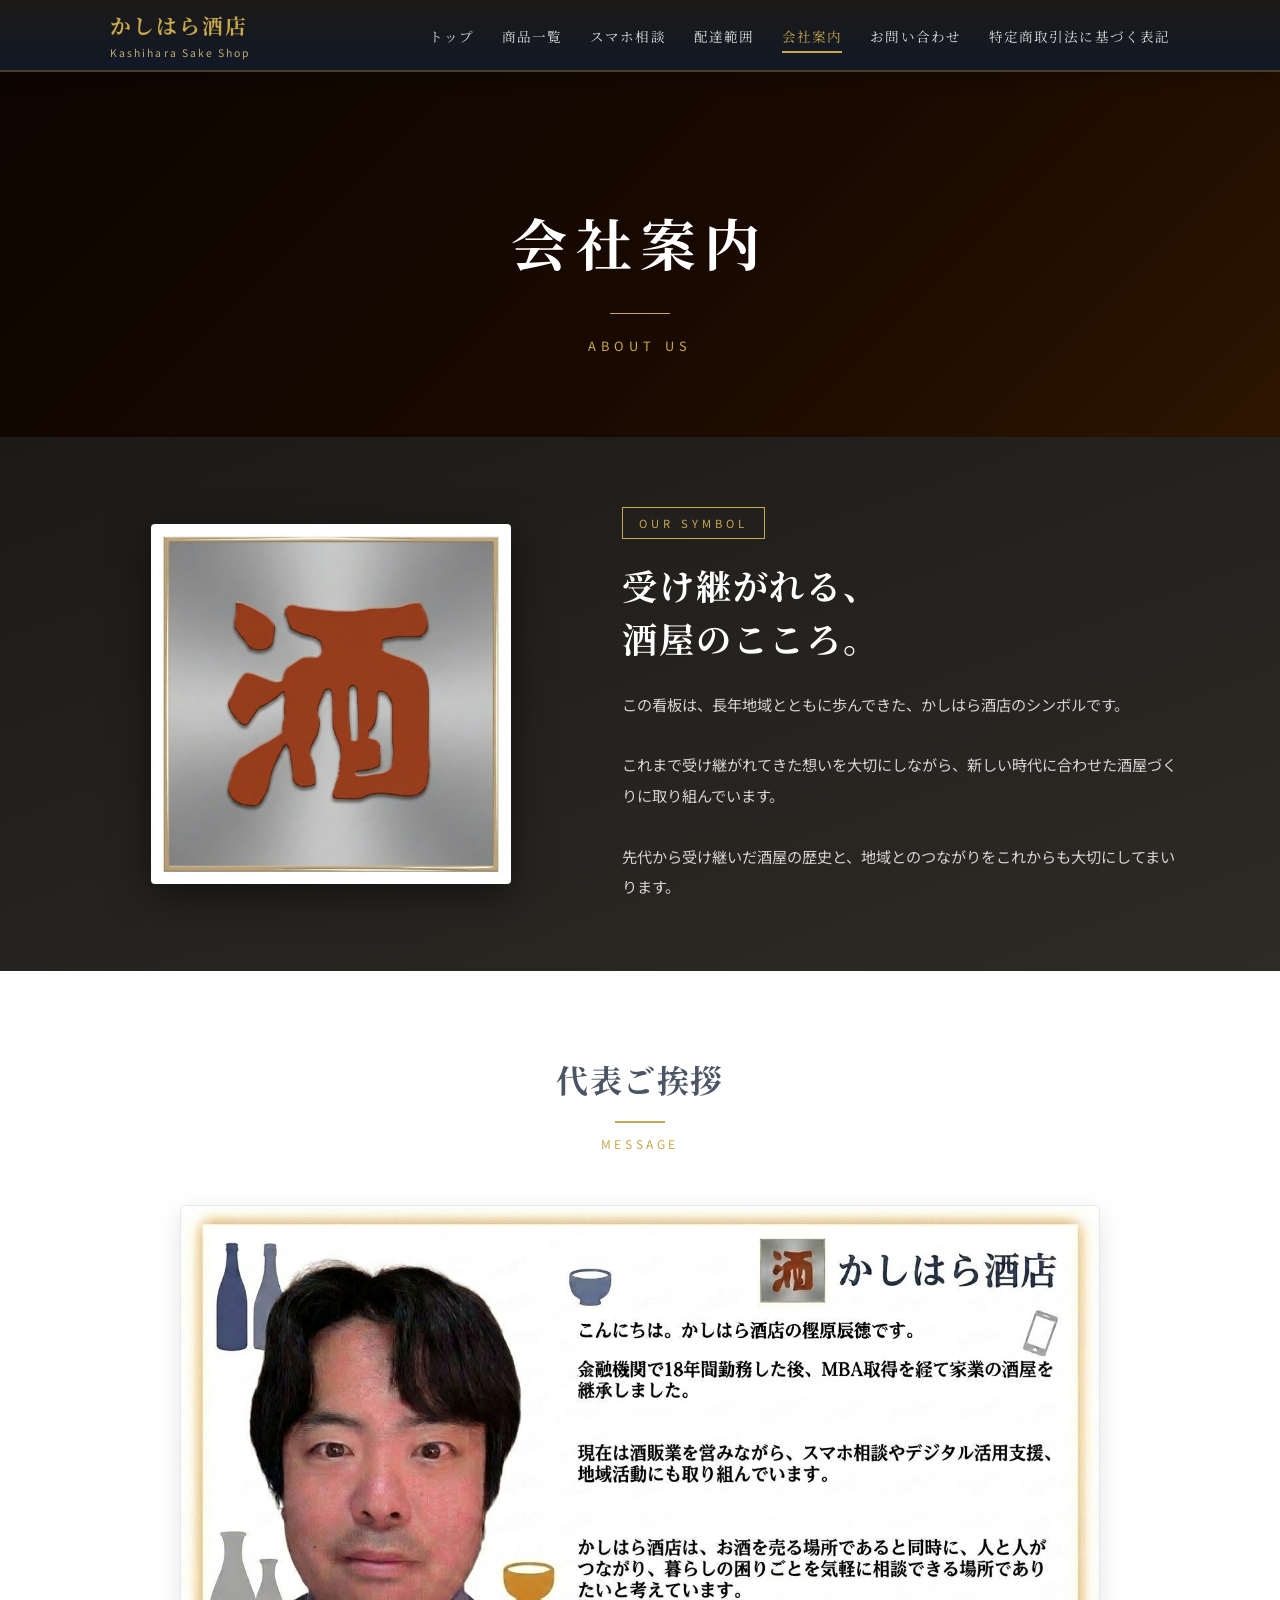
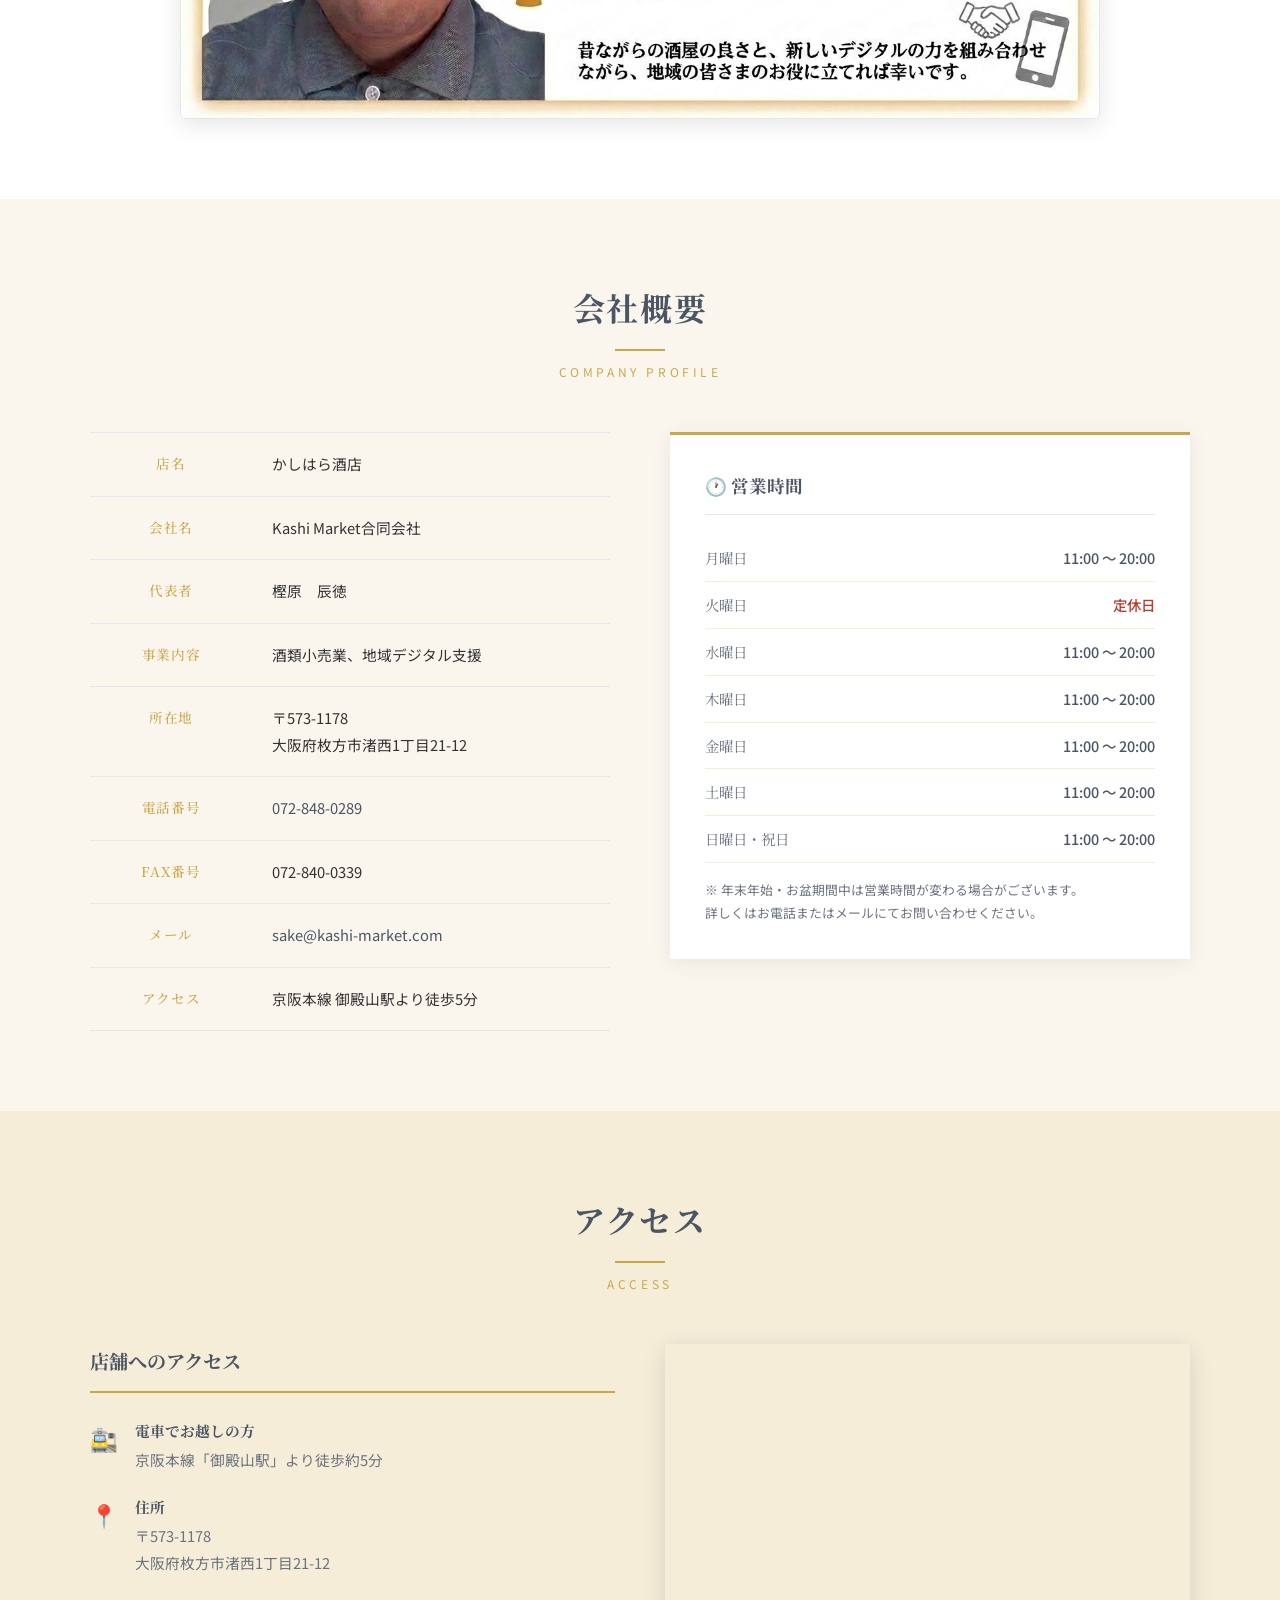
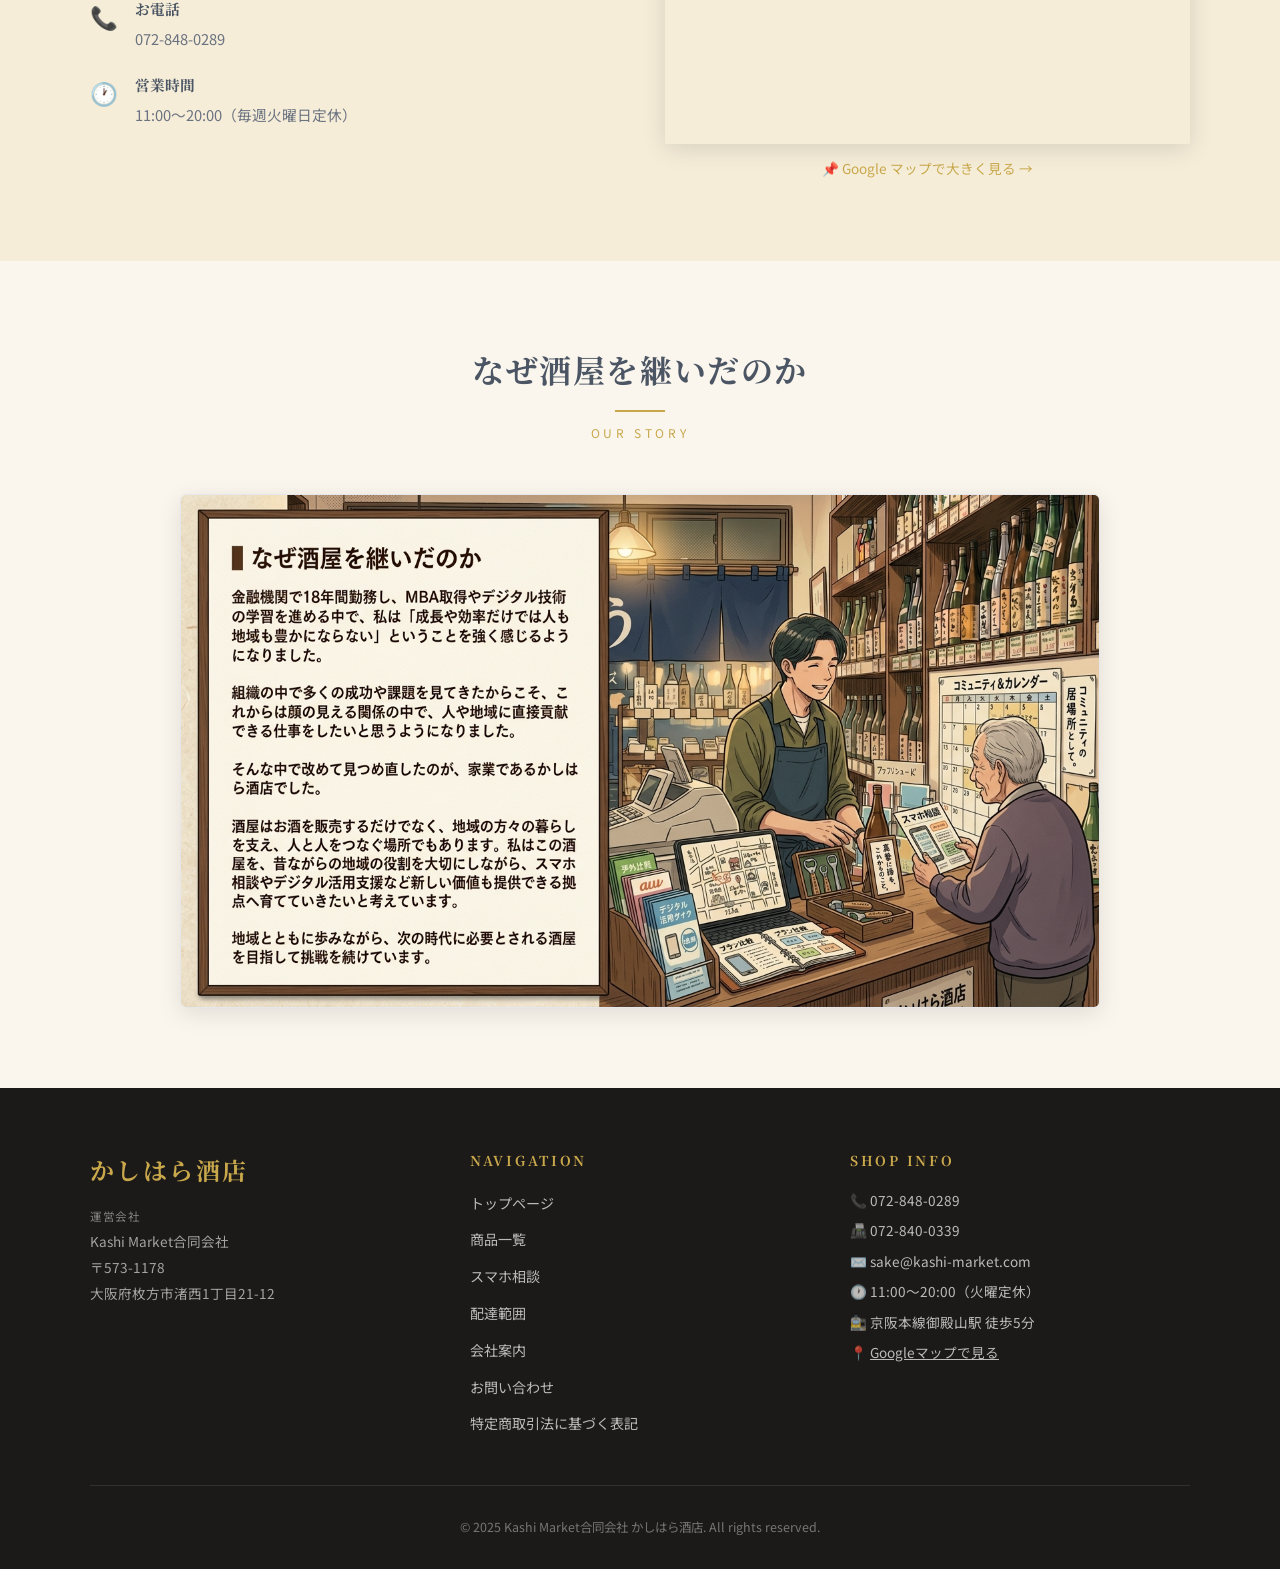
==== commit ebaa7c19: "Update smartphone page and reorder nav menu - Remove 詳細料金表 section from smartphone.html - Remove MVN" ====
--- a/about.html
+++ b/about.html
@@ -311,8 +311,8 @@
         <ul>
           <li><a href="index.html">トップ</a></li>
           <li><a href="products.html">商品一覧</a></li>
+          <li><a href="smartphone.html">スマホ相談</a></li>
           <li><a href="delivery.html">配達範囲</a></li>
-          <li><a href="smartphone.html">スマホ相談</a></li>
           <li><a href="about.html" class="active">会社案内</a></li>
           <li><a href="contact.html">お問い合わせ</a></li>
           <li><a href="tokusho.html">特定商取引法に基づく表記</a></li>
@@ -530,8 +530,8 @@
         <ul>
           <li><a href="index.html">トップページ</a></li>
           <li><a href="products.html">商品一覧</a></li>
+          <li><a href="smartphone.html">スマホ相談</a></li>
           <li><a href="delivery.html">配達範囲</a></li>
-          <li><a href="smartphone.html">スマホ相談</a></li>
           <li><a href="about.html">会社案内</a></li>
           <li><a href="contact.html">お問い合わせ</a></li>
           <li><a href="tokusho.html">特定商取引法に基づく表記</a></li>
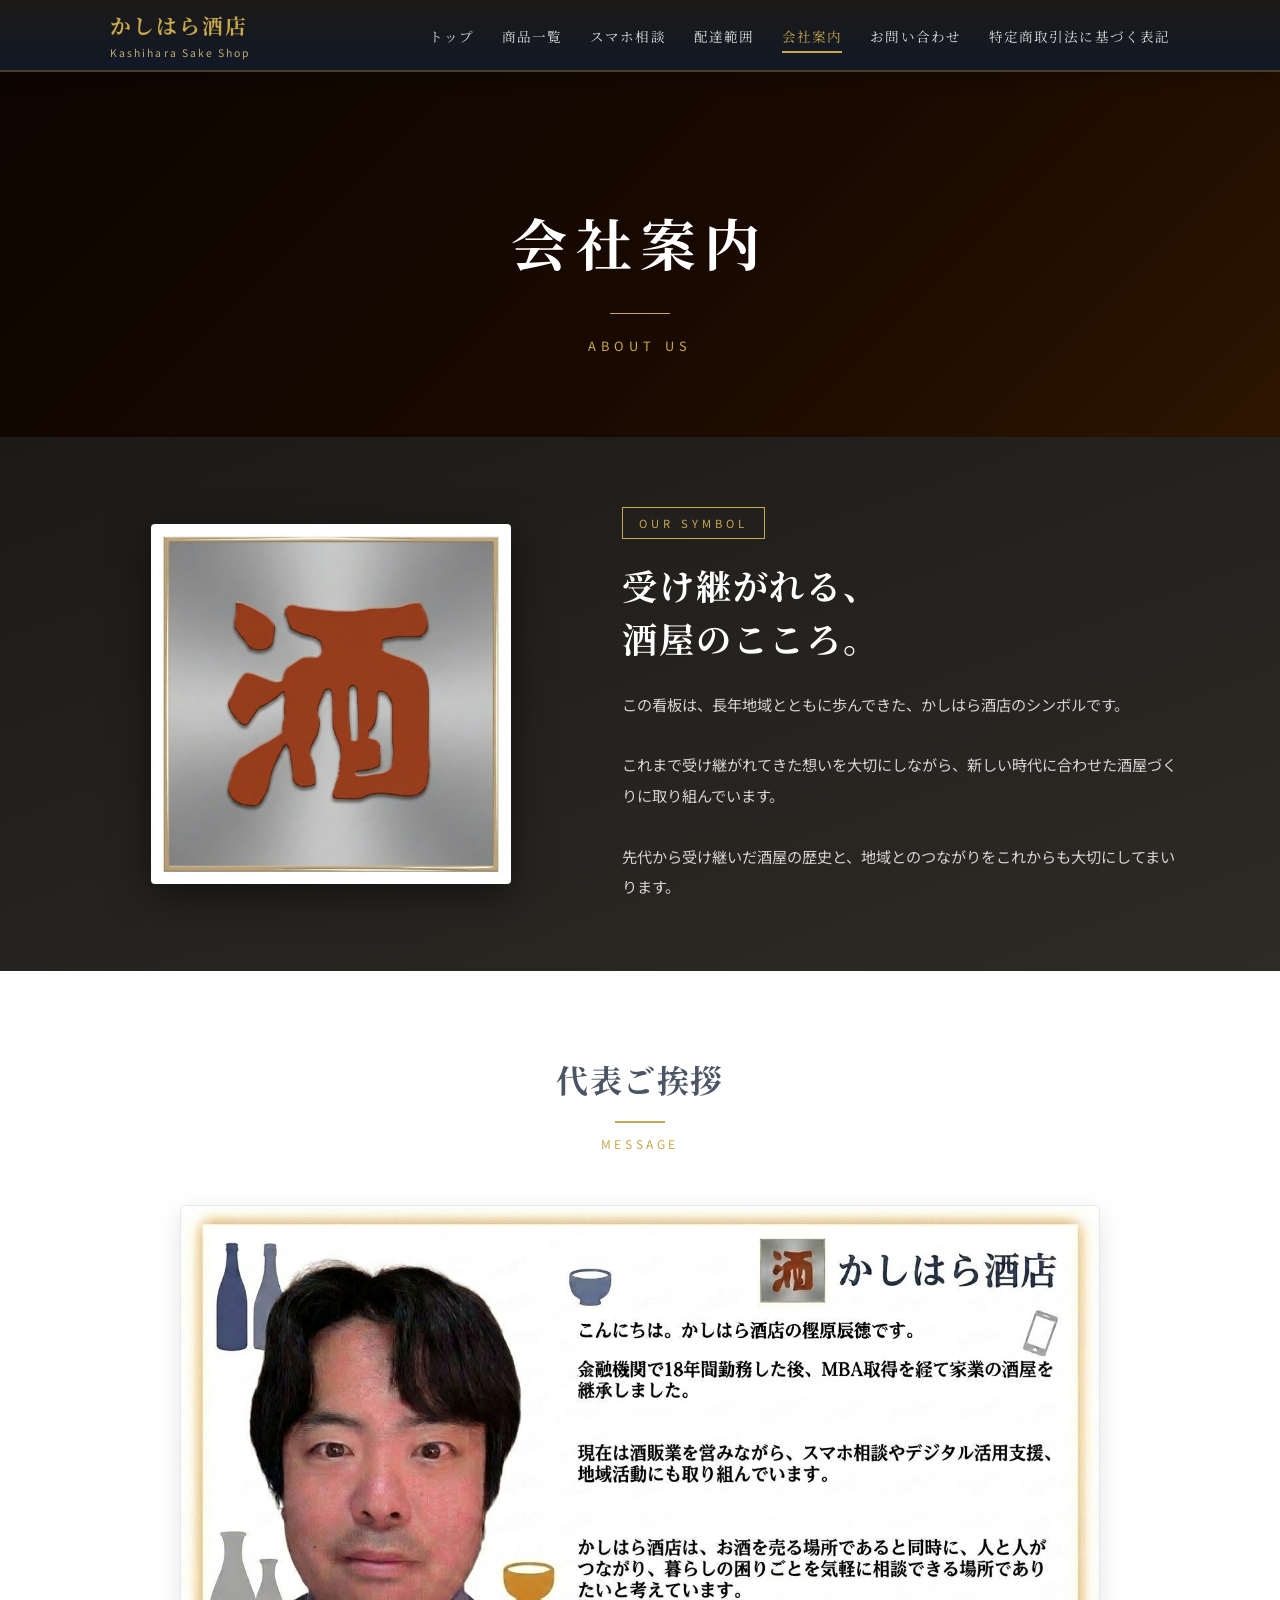
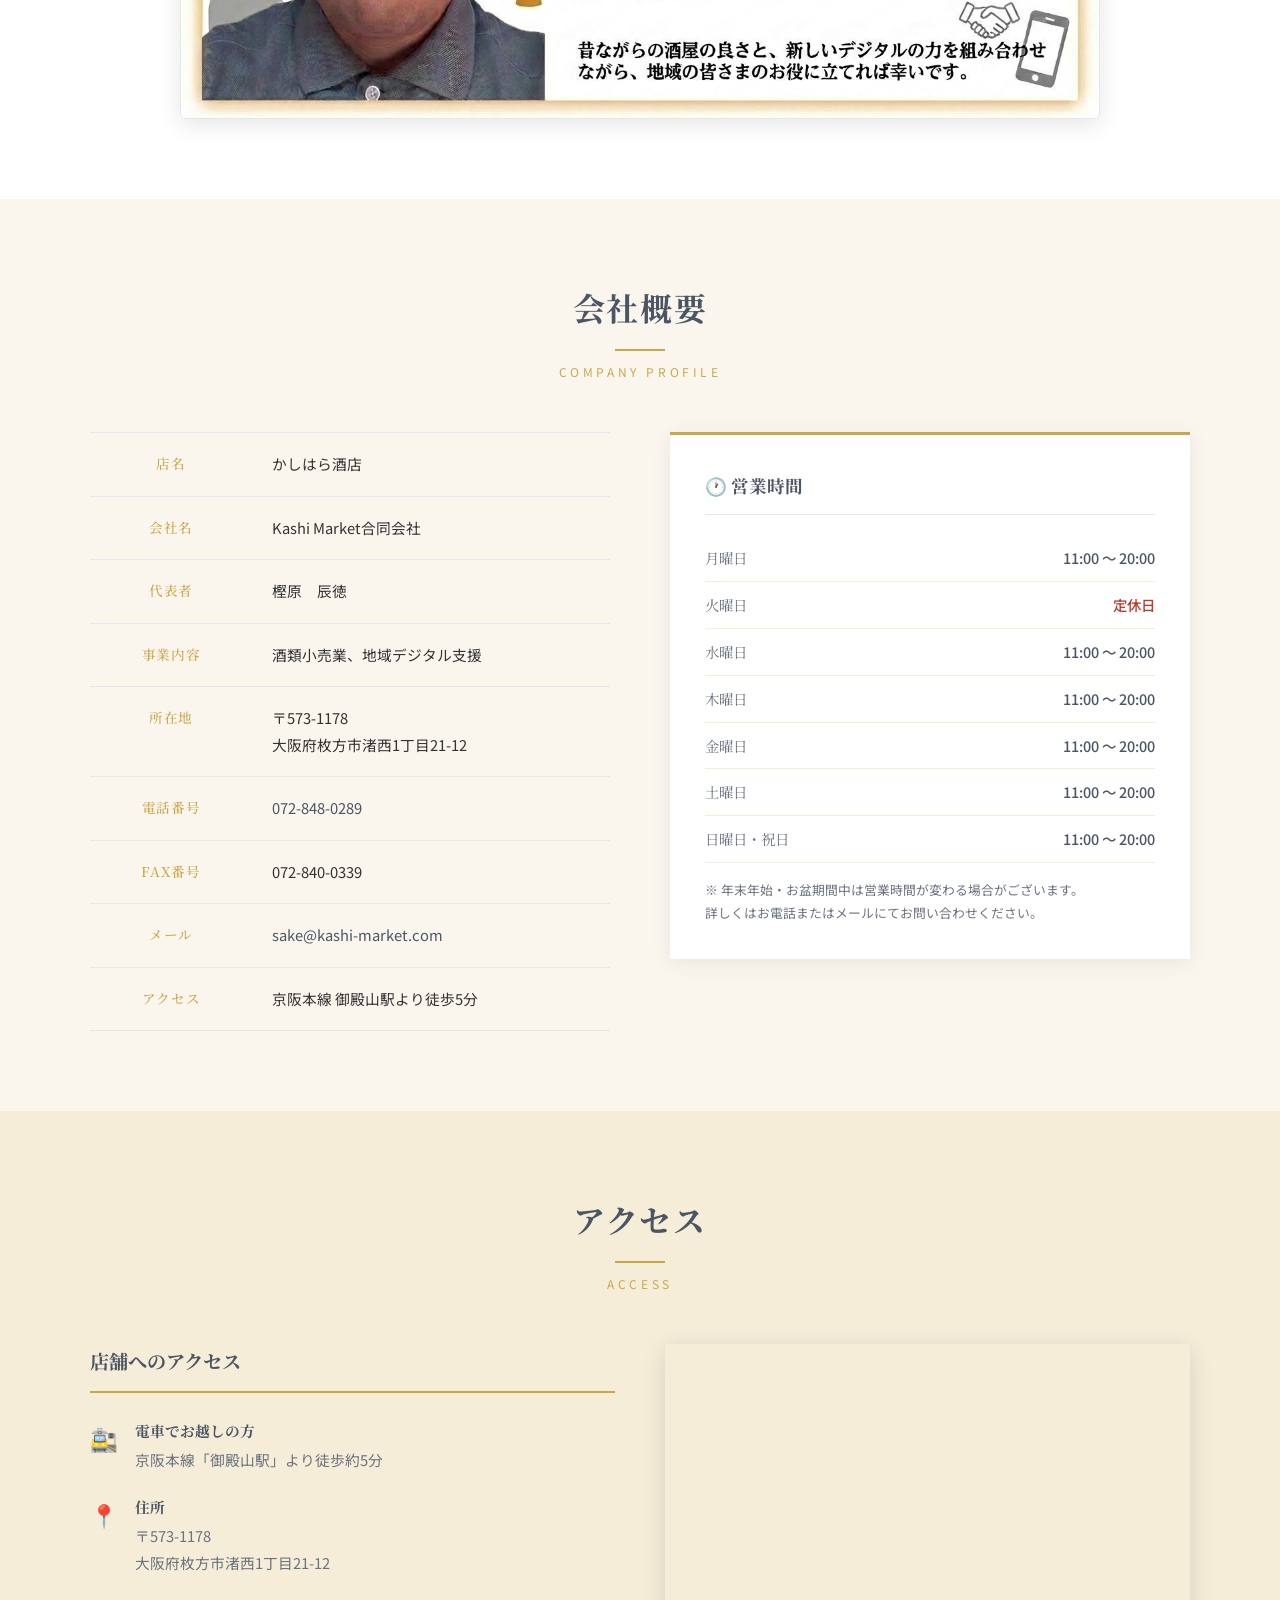
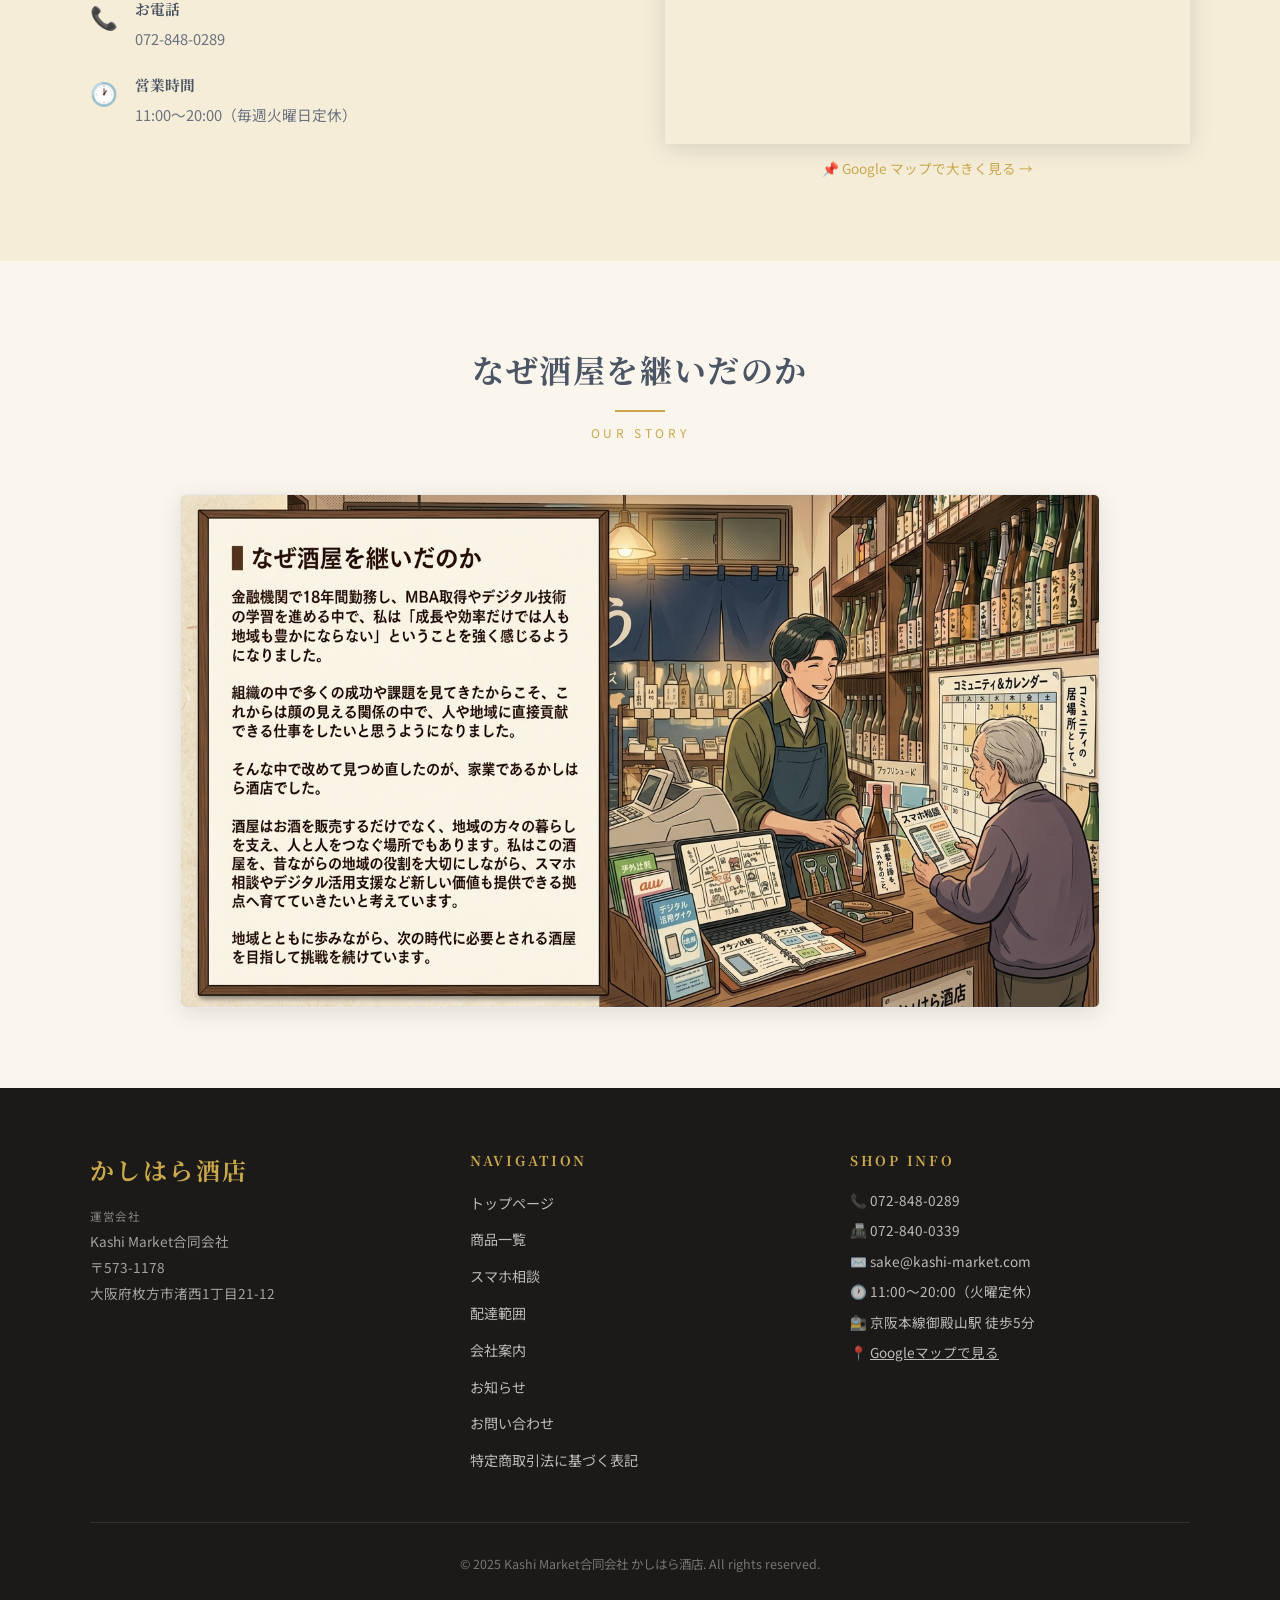
==== commit b4557967: "お知らせページ新設・全ページナビに追加 - news.html 新規作成：ホームページ開設記念第1号記事（スマホ相談・配達・空き瓶回収の3サービス紹介） - 全ページ（7ファイル）のナビ＋フッターに「" ====
--- a/about.html
+++ b/about.html
@@ -533,6 +533,7 @@
           <li><a href="smartphone.html">スマホ相談</a></li>
           <li><a href="delivery.html">配達範囲</a></li>
           <li><a href="about.html">会社案内</a></li>
+        <li><a href="news.html">お知らせ</a></li>
           <li><a href="contact.html">お問い合わせ</a></li>
           <li><a href="tokusho.html">特定商取引法に基づく表記</a></li>
         </ul>
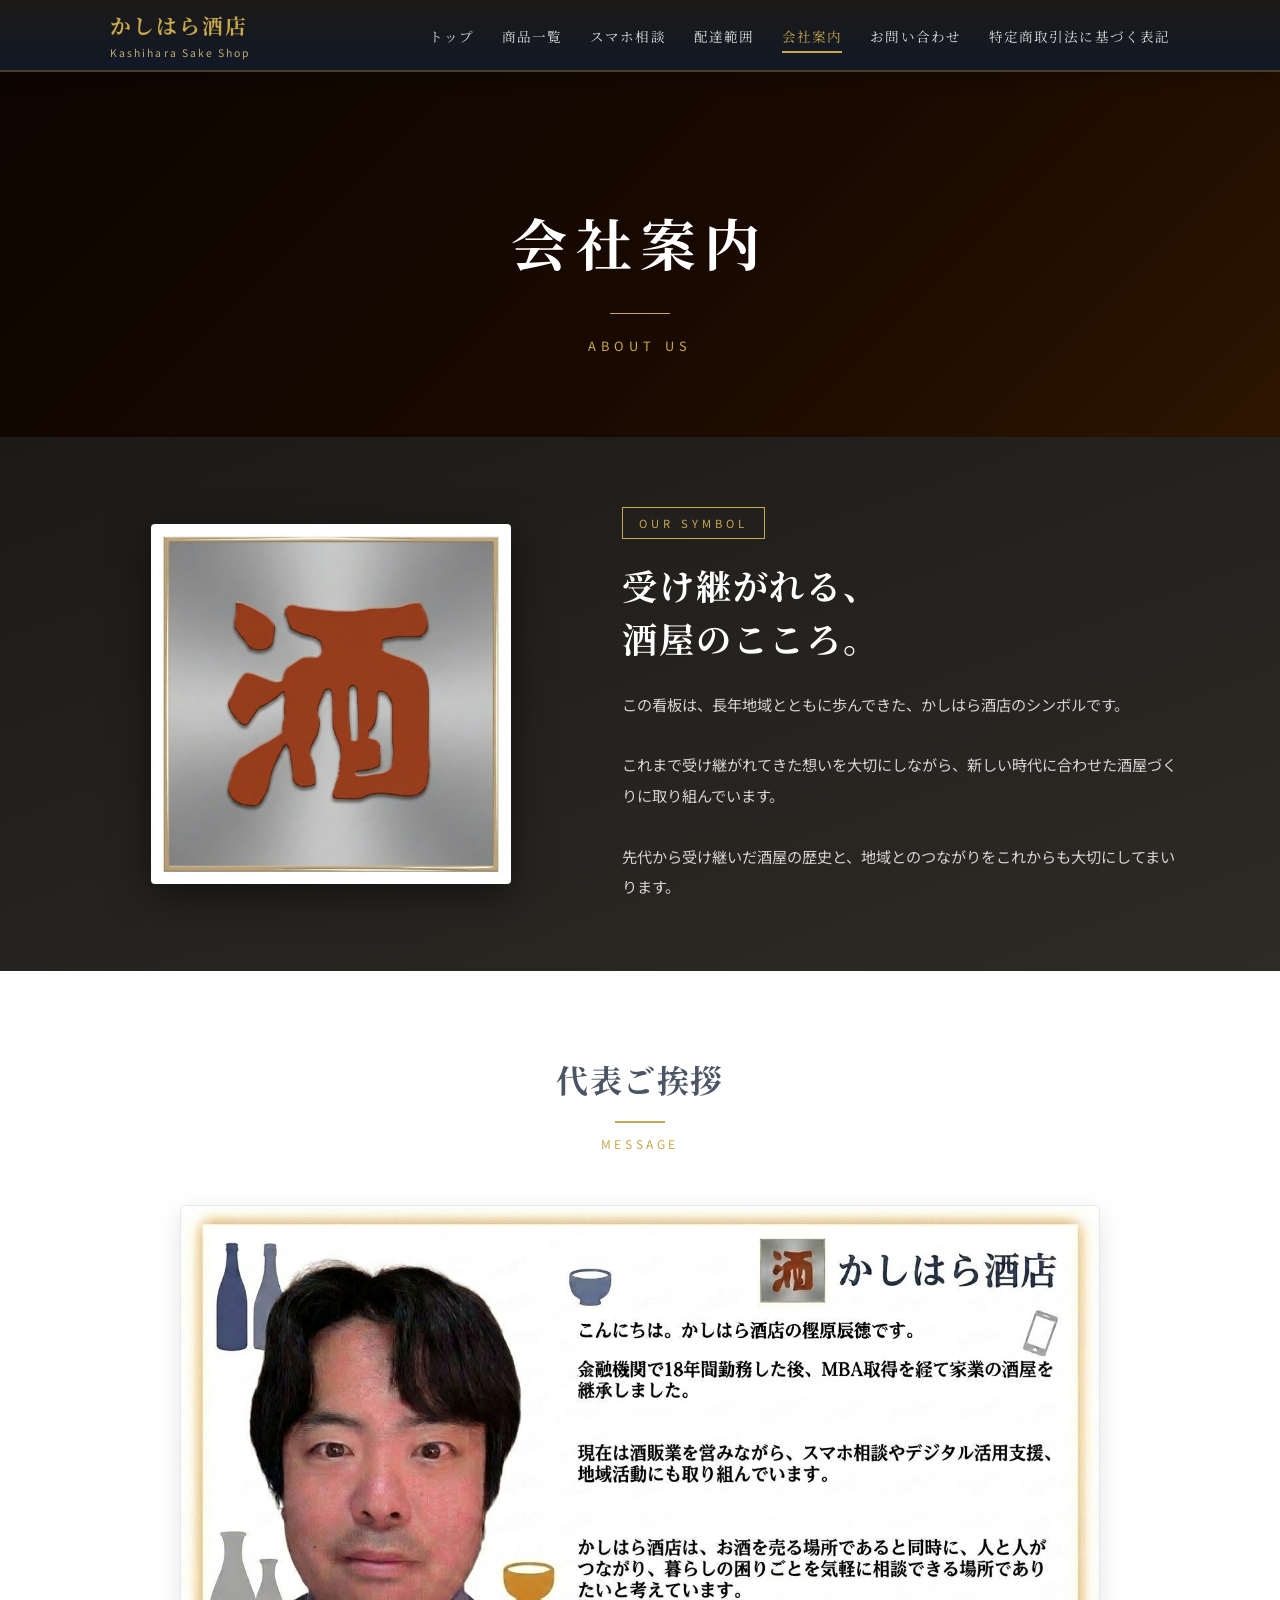
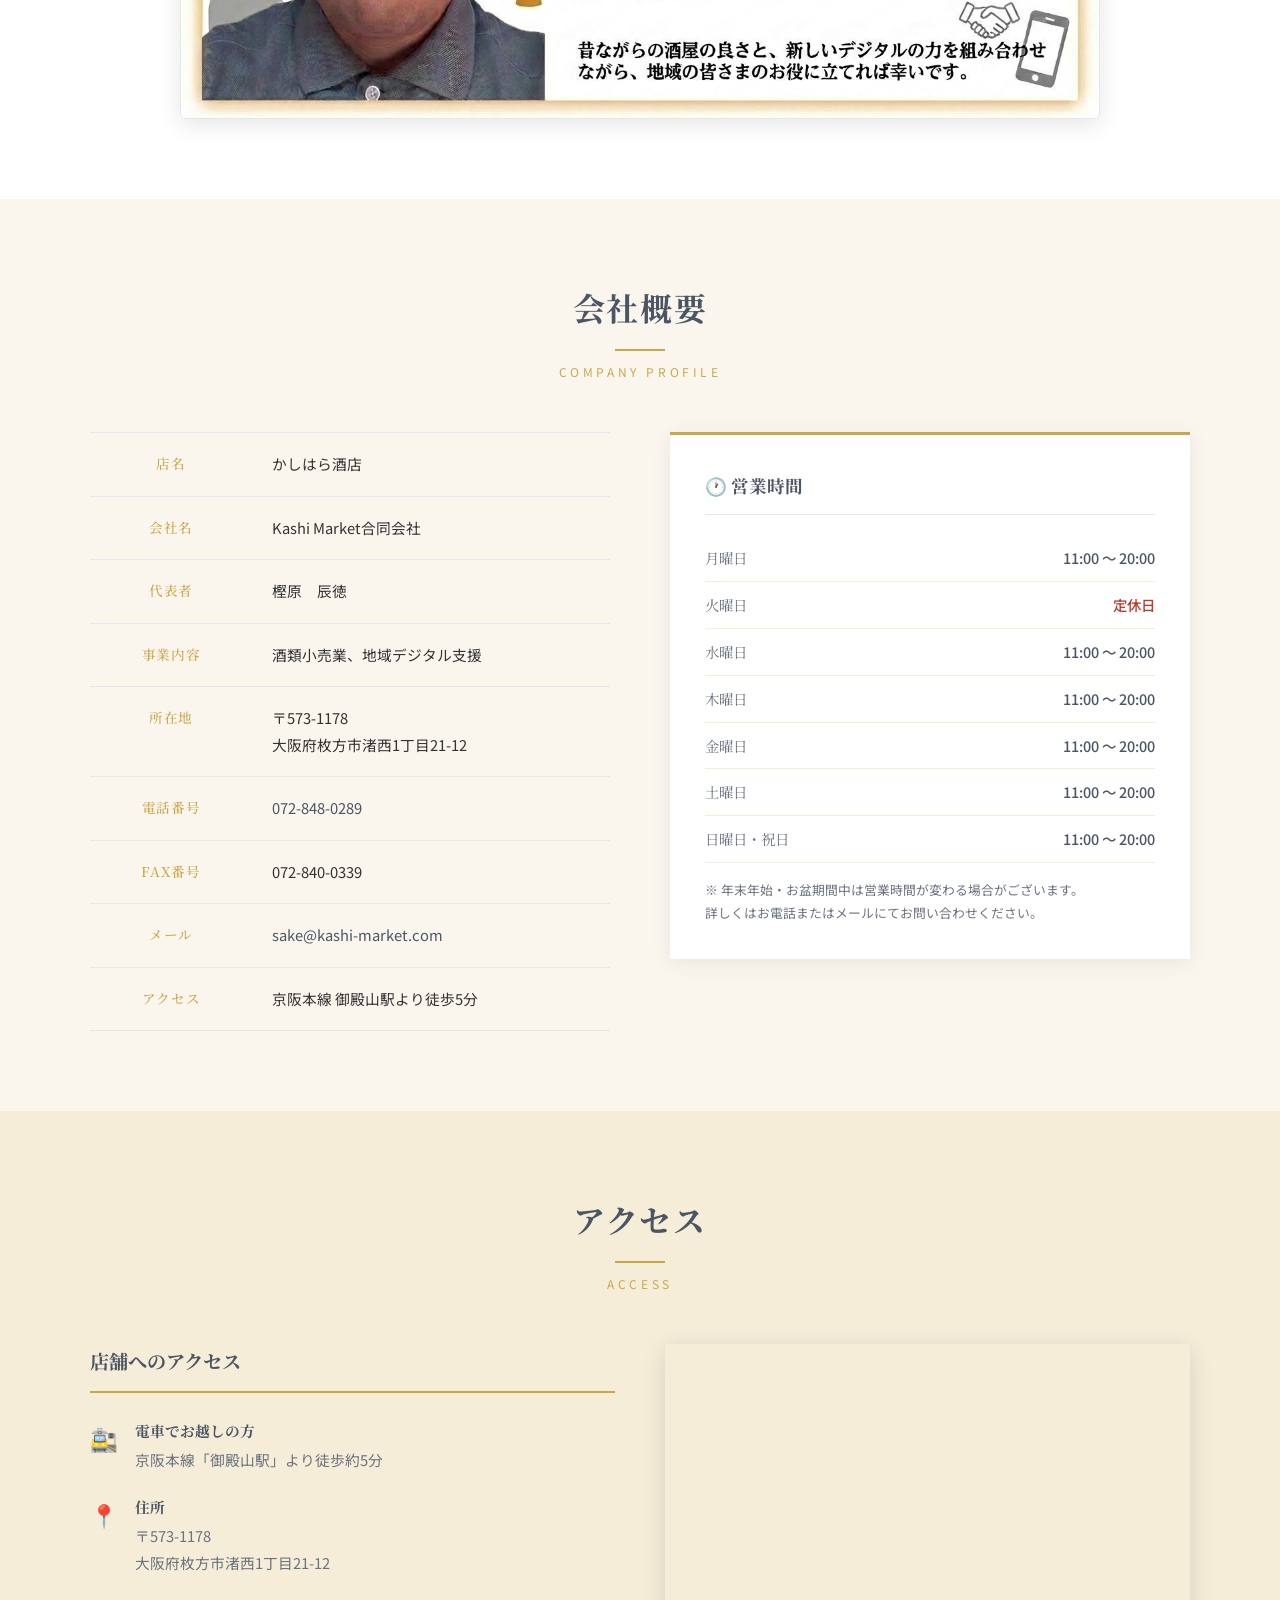
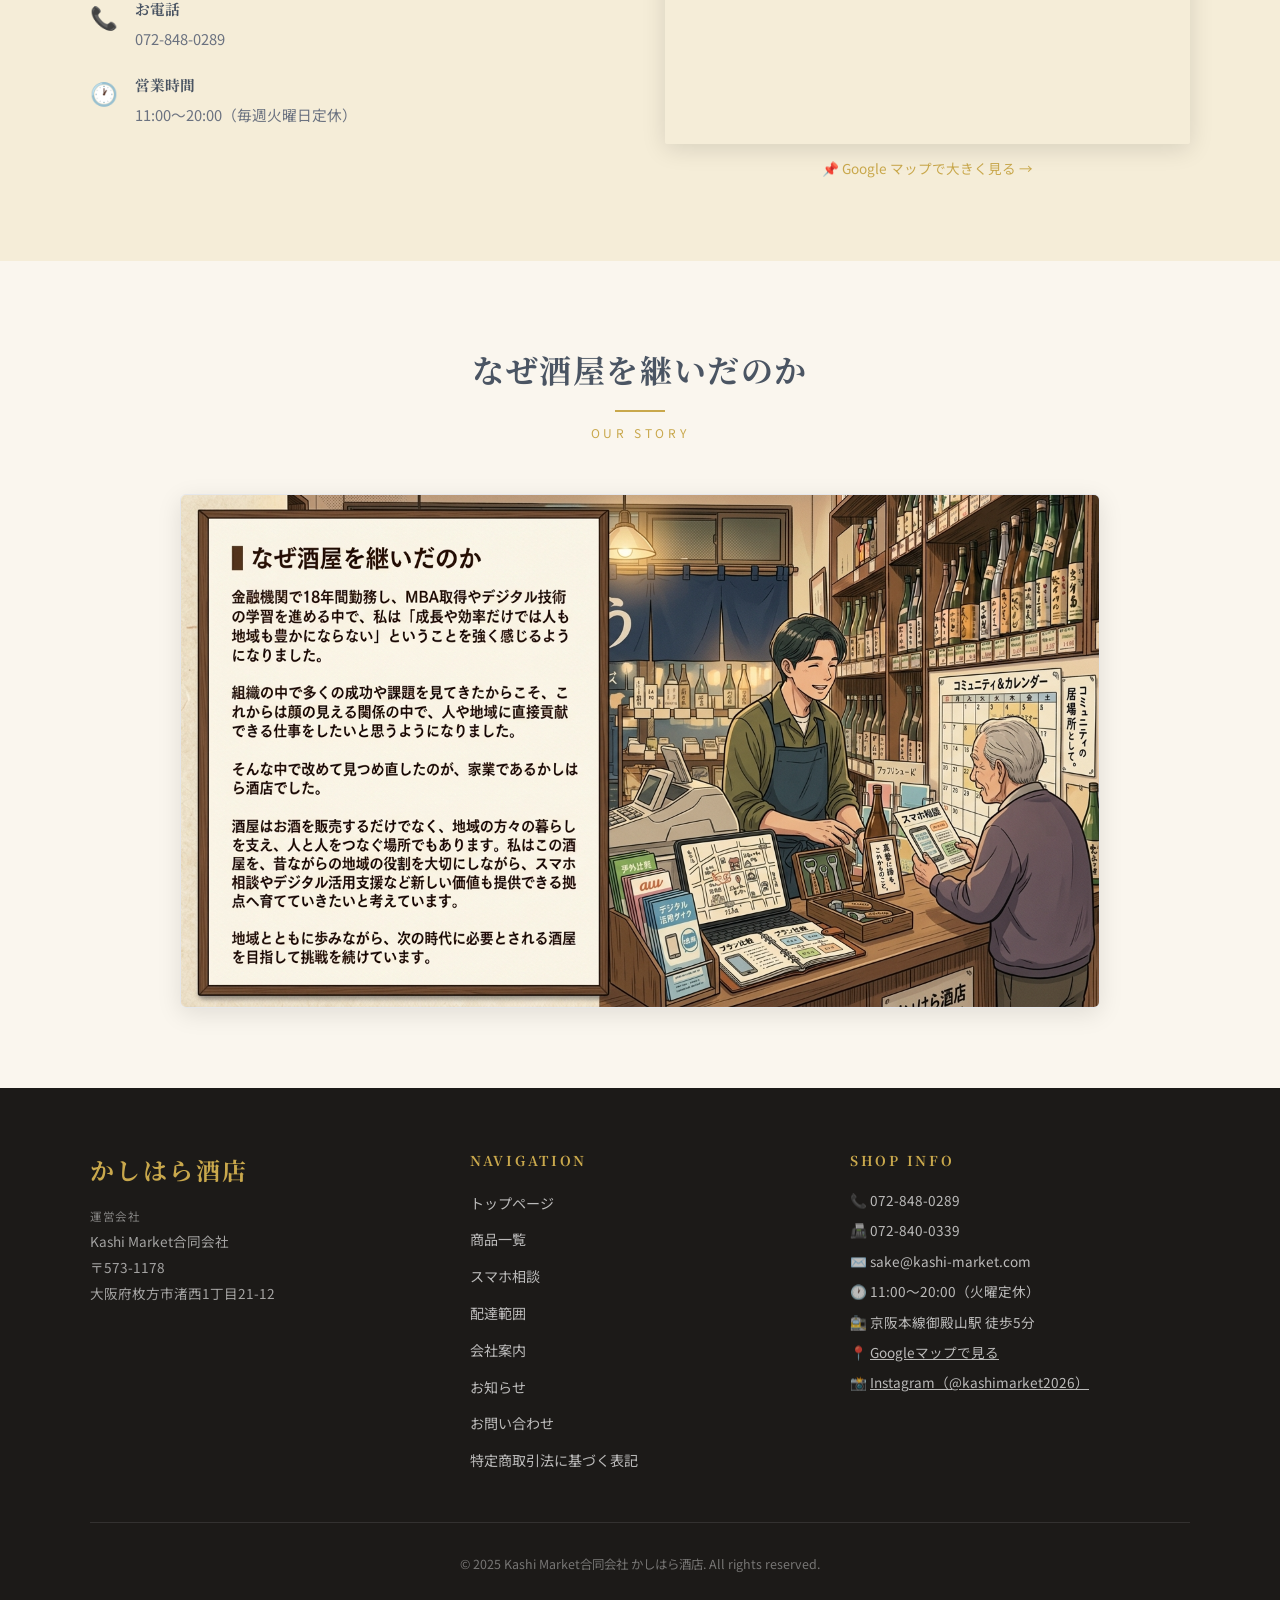
==== commit 7b6fb9e5: "全ページのフッターにInstagramリンクを追加 - 全8ページのフッター店舗情報欄に「Instagram（@kashimarket2026）」リンクを追加 - 新規タブで開く・noopener設定" ====
--- a/about.html
+++ b/about.html
@@ -546,9 +546,10 @@
         <p>🕐 11:00〜20:00（火曜定休）</p>
         <p>🚉 京阪本線御殿山駅 徒歩5分</p>
         <p>📍 <a href="https://www.google.com/maps/search/?api=1&query=%E3%81%8B%E3%81%97%E3%81%AF%E3%82%89%E9%85%92%E5%BA%97%20%E5%A4%A7%E9%98%AA%E5%BA%9C%E6%9E%9A%E6%96%B9%E5%B8%82%E6%B8%9A%E8%A5%BF1%E4%B8%81%E7%9B%AE21-12" target="_blank" rel="noopener" style="color:inherit;text-decoration:underline;">Googleマップで見る</a></p>
-      </div>
-    </div>
-    <div class="footer-bottom">
+      <p>📸 <a href="https://www.instagram.com/kashimarket2026/" target="_blank" rel="noopener" style="color:inherit;text-decoration:underline;">Instagram（@kashimarket2026）</a></p>
+    </div>
+  </div>
+  <div class="footer-bottom">
       <p>&copy; 2025 Kashi Market合同会社 かしはら酒店. All rights reserved.</p>
     </div>
   </footer>
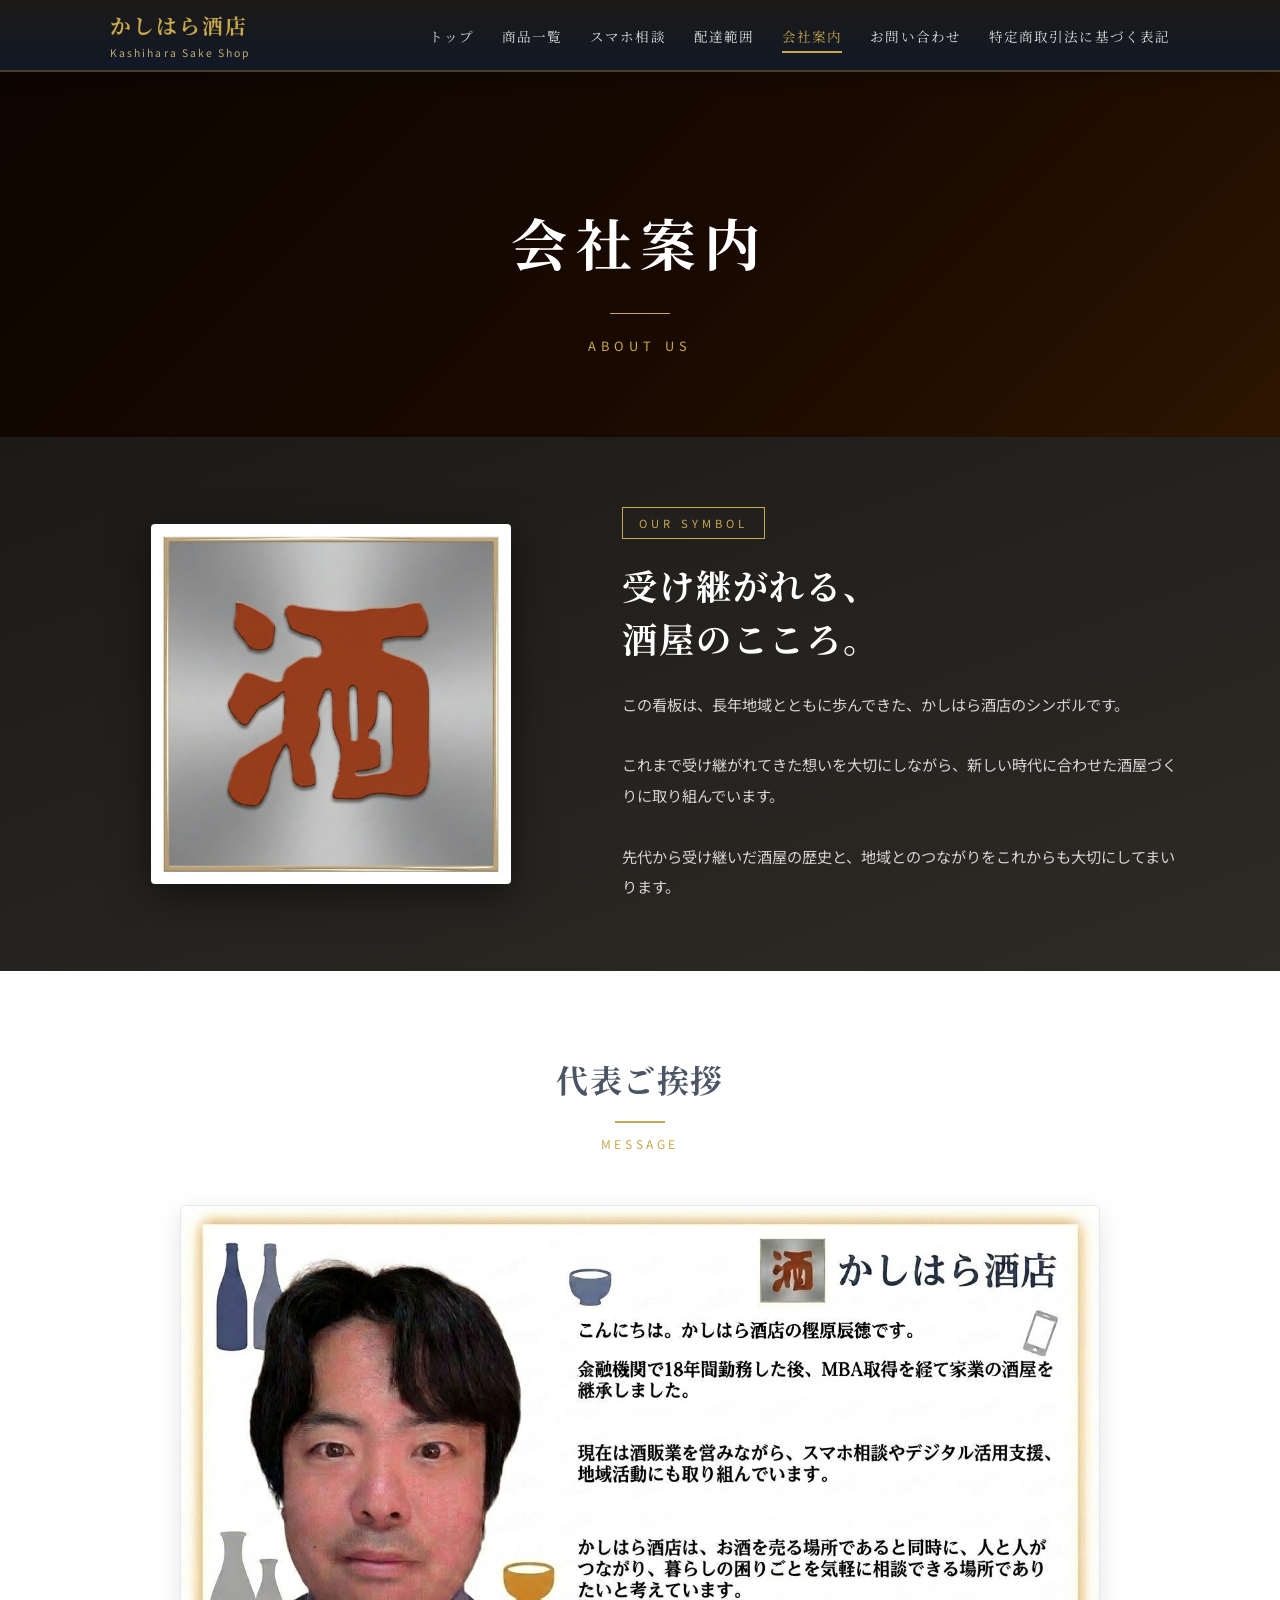
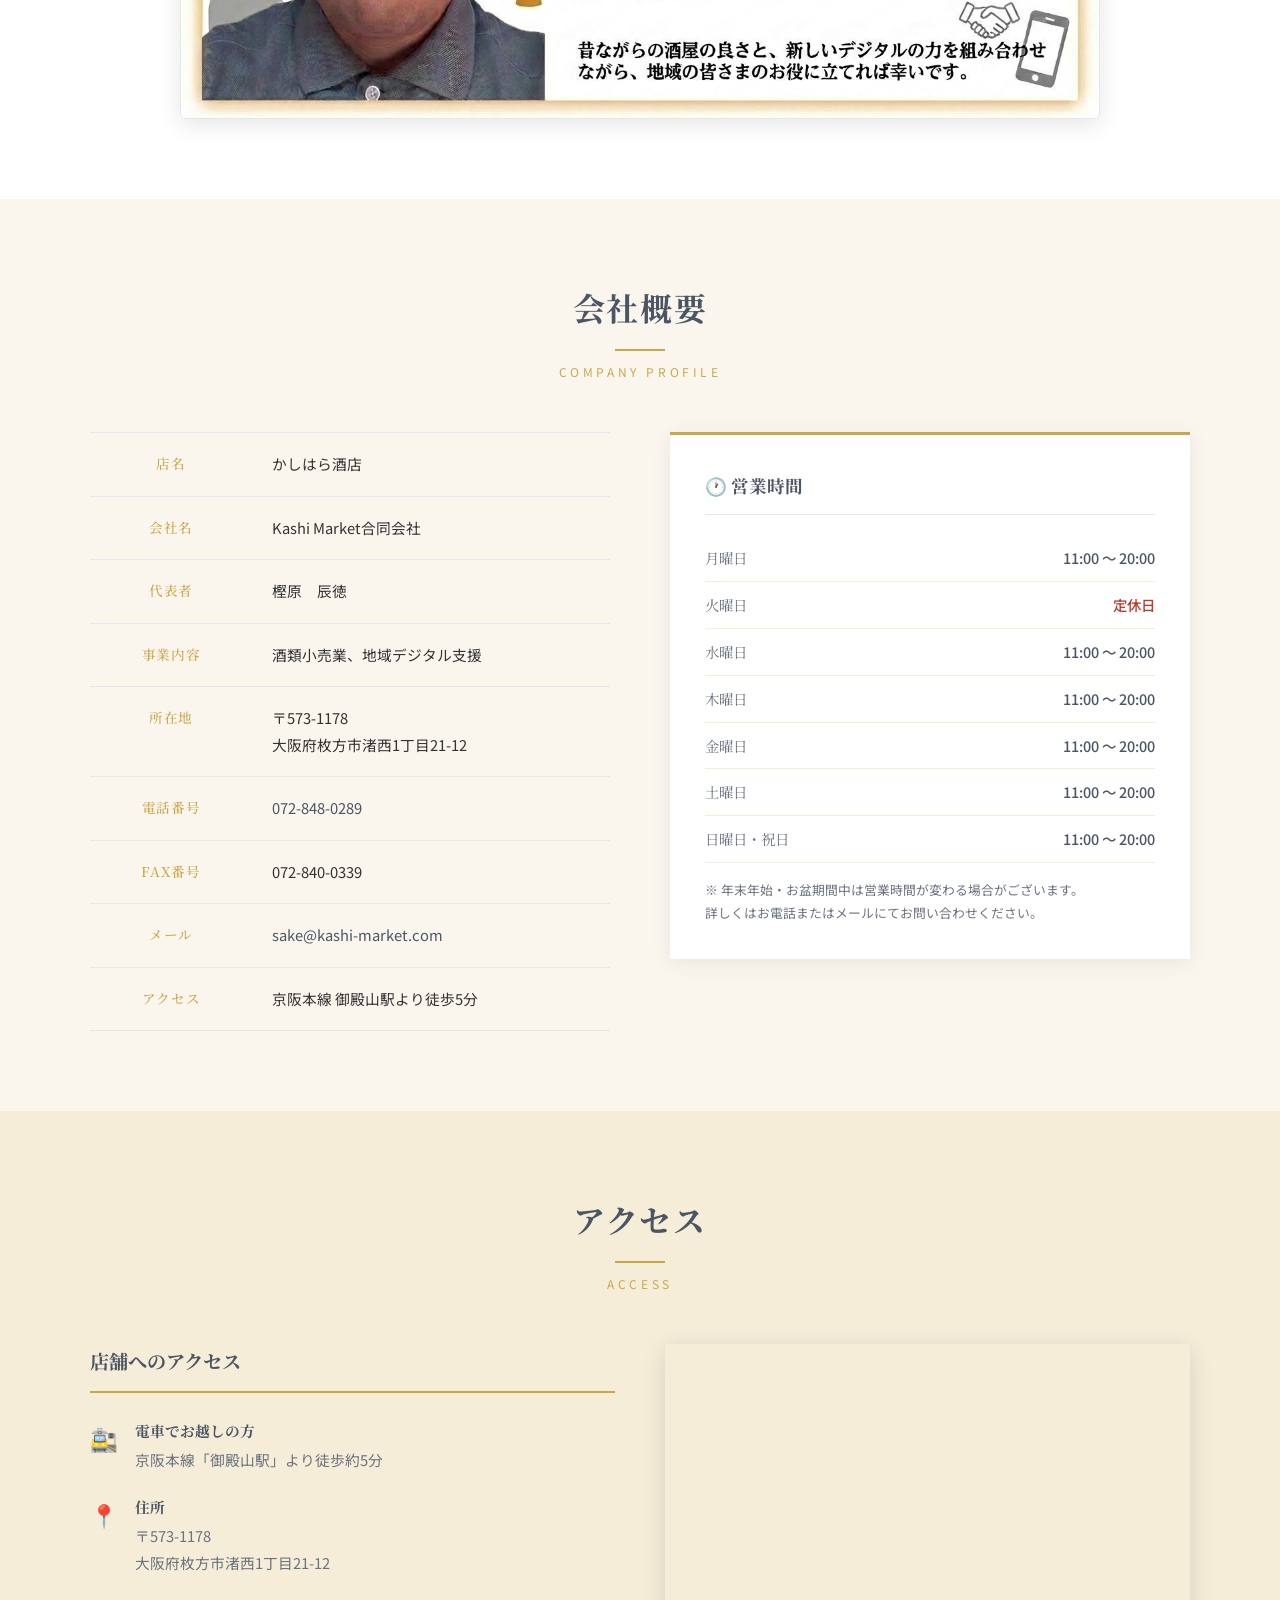
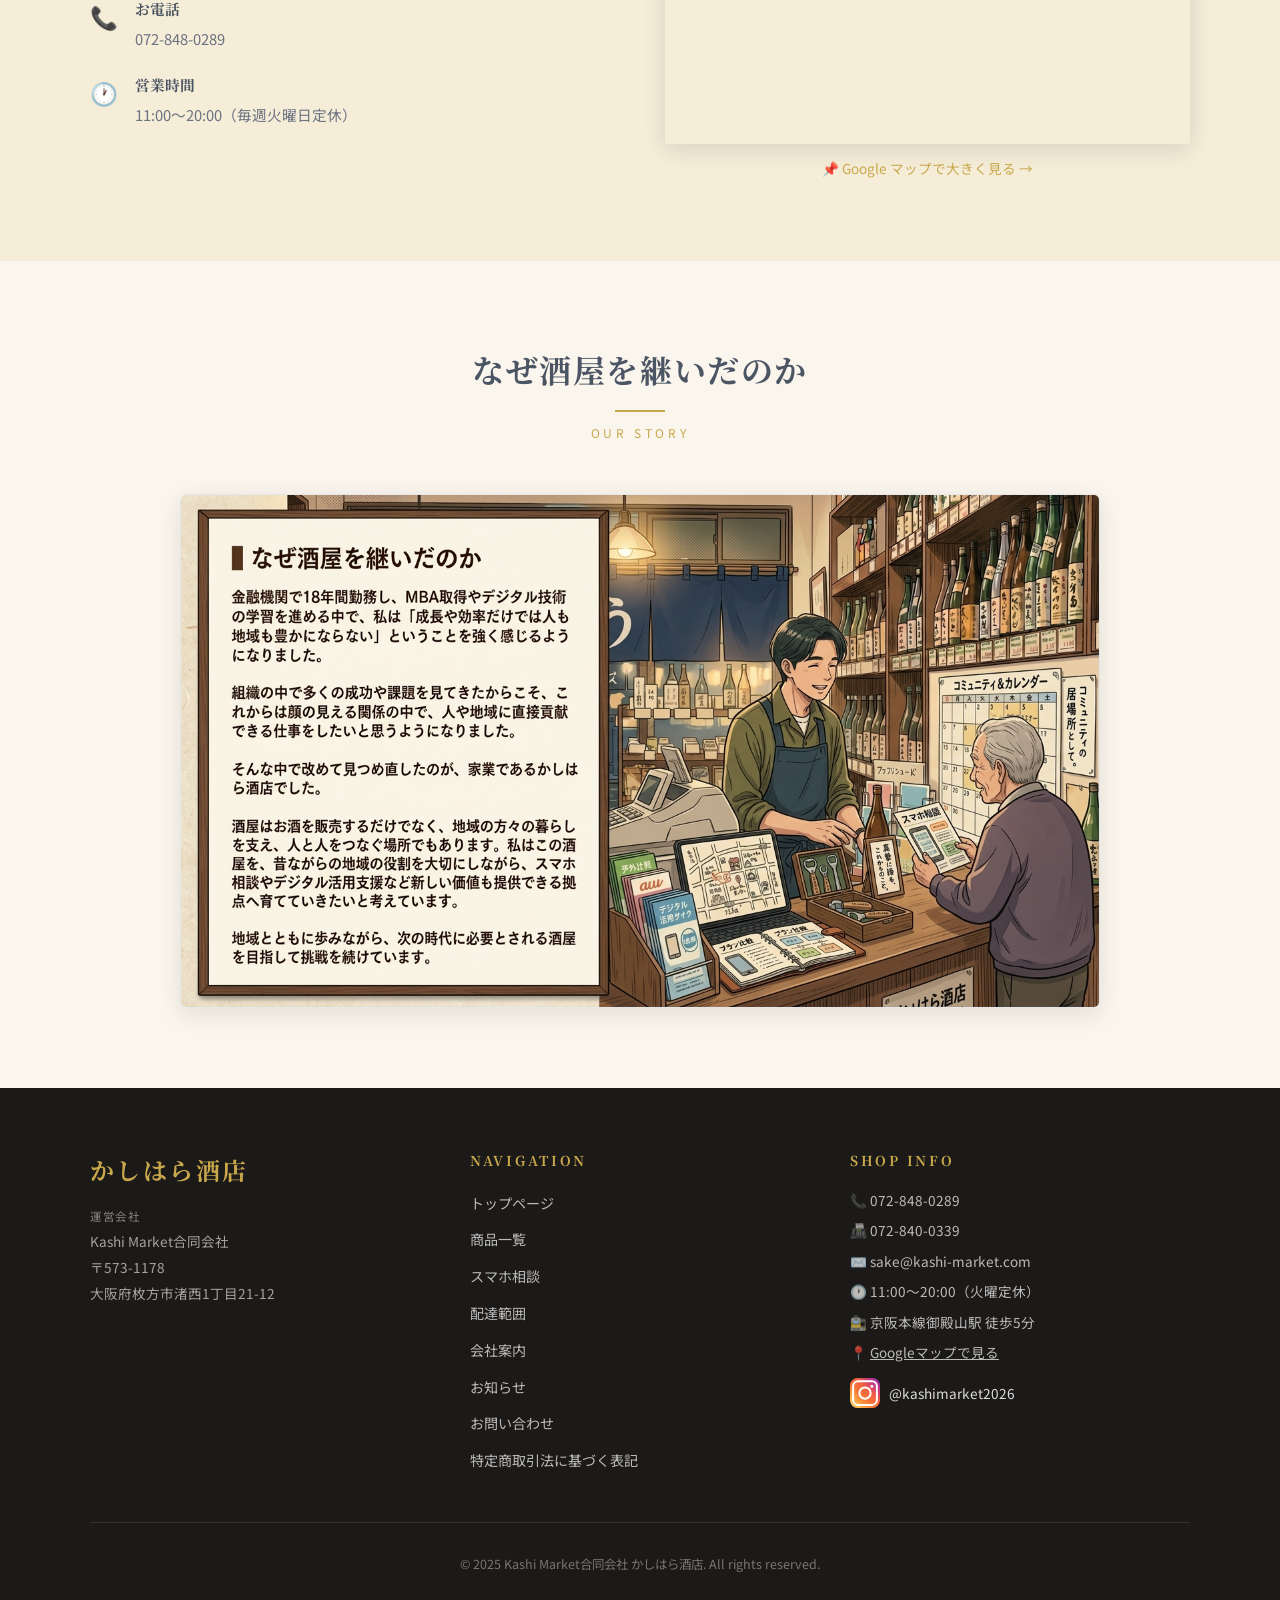
==== commit 8649d465: "フッターのInstagramリンクをグラデーションSVGアイコンに変更 Co-Authored-By: Claude Sonnet 4.6 <noreply@anthropic.com>" ====
--- a/about.html
+++ b/about.html
@@ -546,7 +546,29 @@
         <p>🕐 11:00〜20:00（火曜定休）</p>
         <p>🚉 京阪本線御殿山駅 徒歩5分</p>
         <p>📍 <a href="https://www.google.com/maps/search/?api=1&query=%E3%81%8B%E3%81%97%E3%81%AF%E3%82%89%E9%85%92%E5%BA%97%20%E5%A4%A7%E9%98%AA%E5%BA%9C%E6%9E%9A%E6%96%B9%E5%B8%82%E6%B8%9A%E8%A5%BF1%E4%B8%81%E7%9B%AE21-12" target="_blank" rel="noopener" style="color:inherit;text-decoration:underline;">Googleマップで見る</a></p>
-      <p>📸 <a href="https://www.instagram.com/kashimarket2026/" target="_blank" rel="noopener" style="color:inherit;text-decoration:underline;">Instagram（@kashimarket2026）</a></p>
+      <p style="margin-top:14px;">
+        <a href="https://www.instagram.com/kashimarket2026/" target="_blank" rel="noopener" aria-label="Instagram @kashimarket2026"
+           style="display:inline-flex;align-items:center;gap:9px;text-decoration:none;transition:opacity 0.2s;"
+           onmouseover="this.style.opacity='0.7'" onmouseout="this.style.opacity='1'">
+          <svg xmlns="http://www.w3.org/2000/svg" viewBox="0 0 24 24" width="30" height="30" style="flex-shrink:0;">
+            <defs>
+              <linearGradient id="ig-grad" x1="0" y1="1" x2="1" y2="0">
+                <stop offset="0%"   stop-color="#FFDC80"/>
+                <stop offset="20%"  stop-color="#FCAF45"/>
+                <stop offset="40%"  stop-color="#F77737"/>
+                <stop offset="60%"  stop-color="#F56040"/>
+                <stop offset="80%"  stop-color="#C13584"/>
+                <stop offset="100%" stop-color="#833AB4"/>
+              </linearGradient>
+            </defs>
+            <rect width="24" height="24" rx="6" fill="url(#ig-grad)"/>
+            <rect x="2.5" y="2.5" width="19" height="19" rx="4" fill="none" stroke="white" stroke-width="1.6"/>
+            <circle cx="12" cy="12" r="4.5" fill="none" stroke="white" stroke-width="1.6"/>
+            <circle cx="17.5" cy="6.5" r="1.2" fill="white"/>
+          </svg>
+          <span style="font-size:0.85rem;color:rgba(255,255,255,0.85);">@kashimarket2026</span>
+        </a>
+      </p>
     </div>
   </div>
   <div class="footer-bottom">
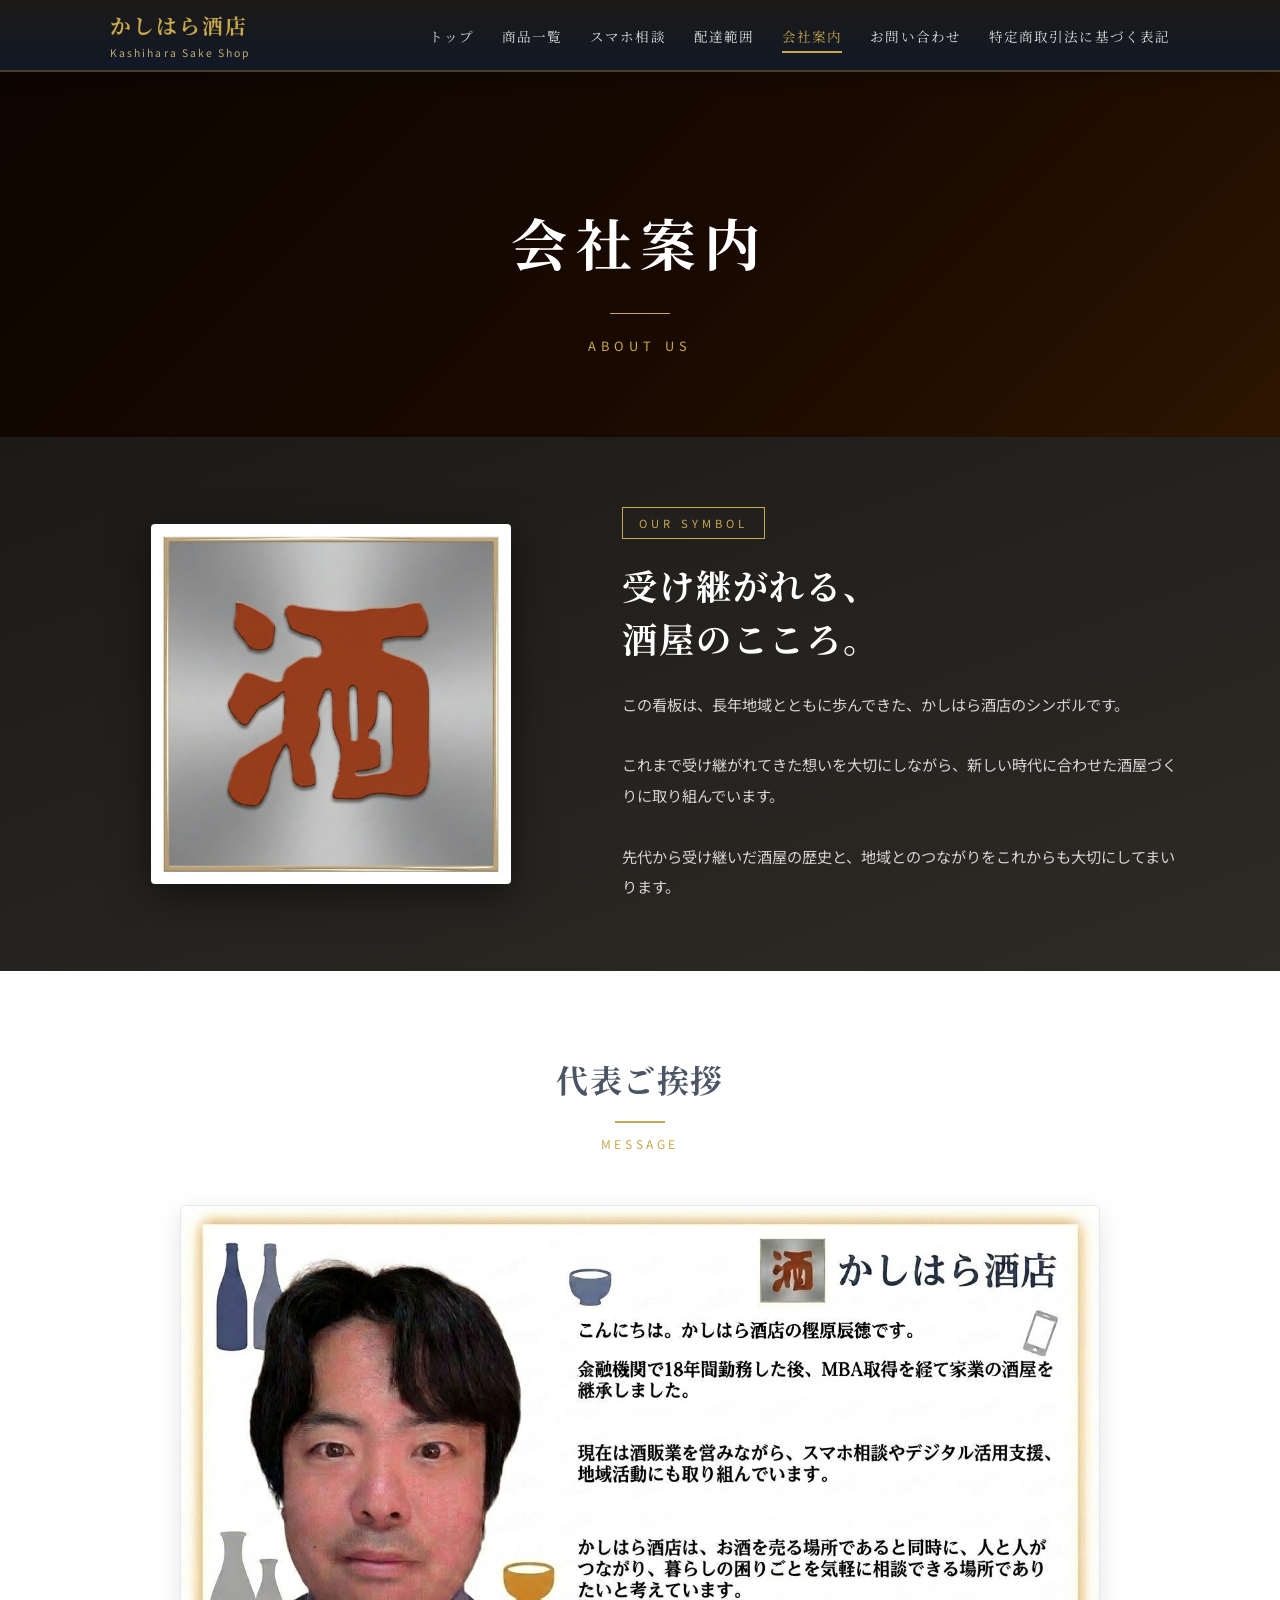
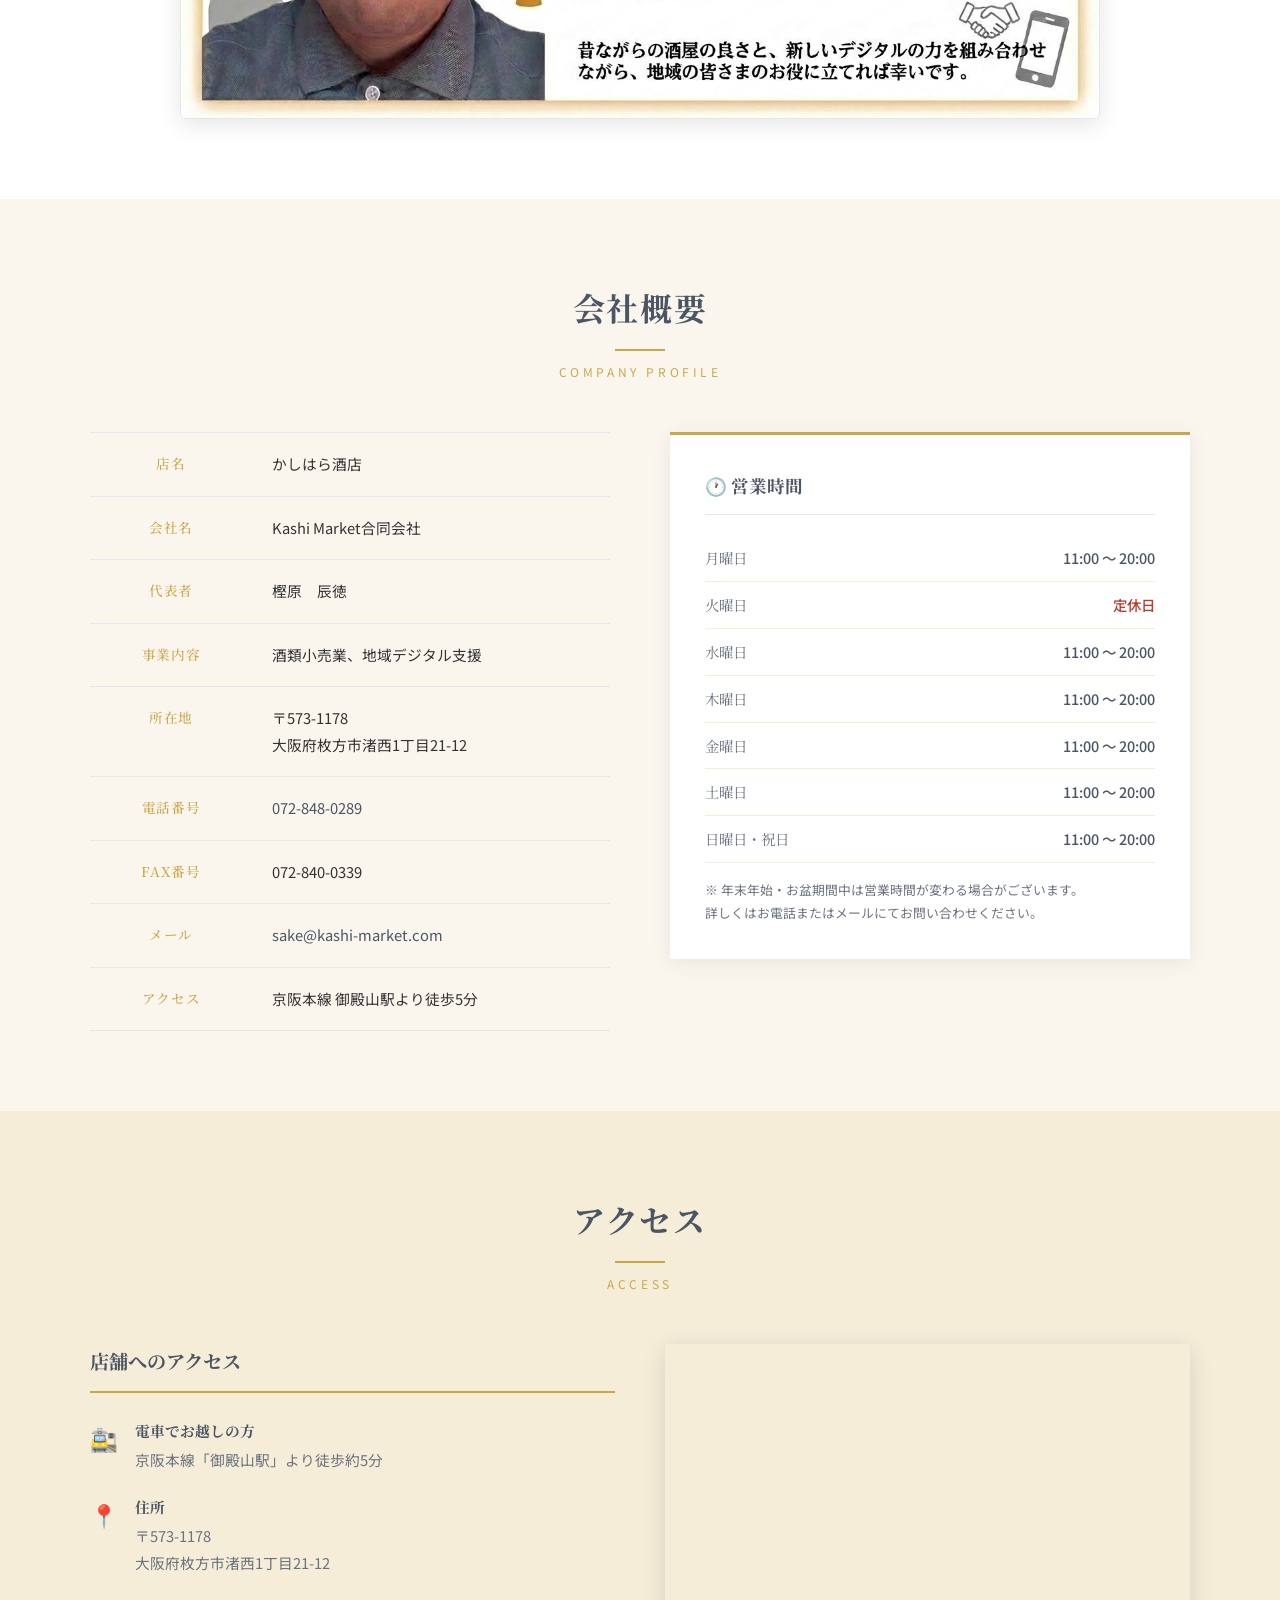
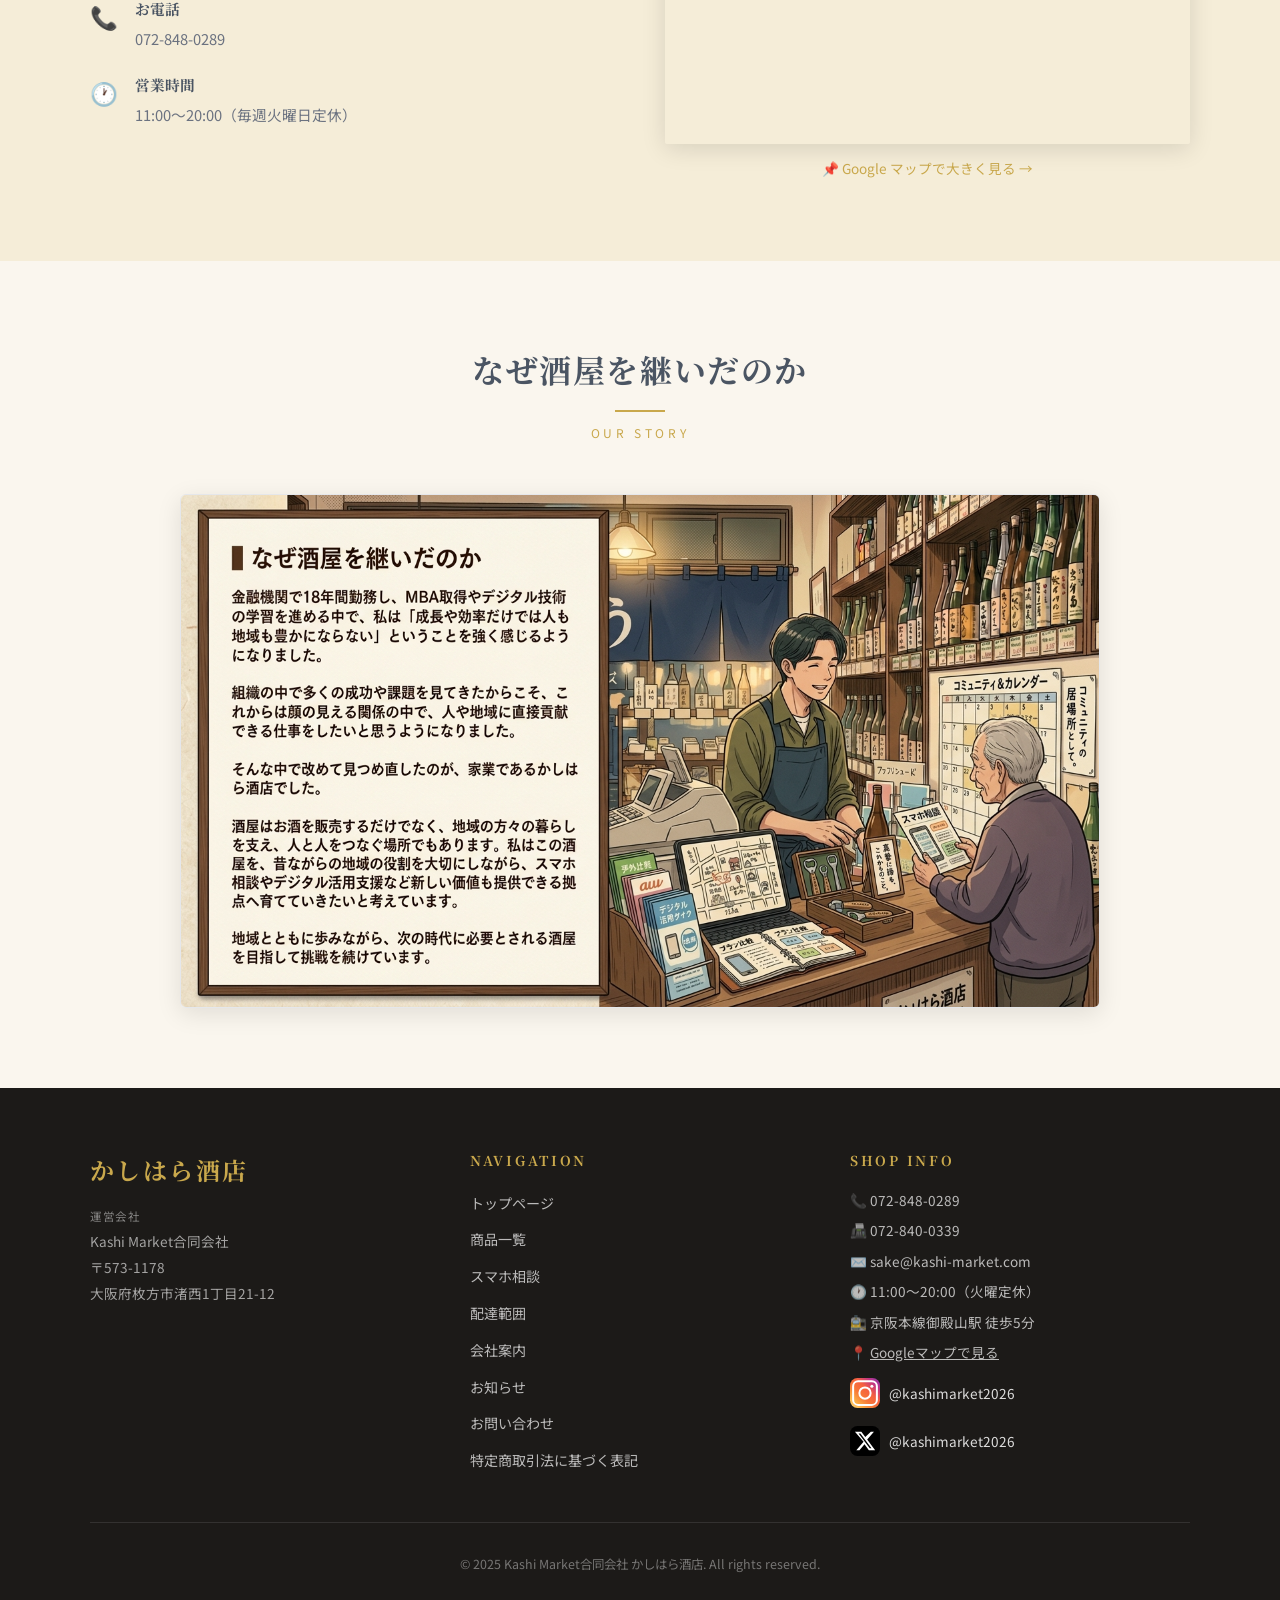
==== commit b399f424: "全ページフッターにX（旧Twitter）アイコンを追加" ====
--- a/about.html
+++ b/about.html
@@ -1,4 +1,4 @@
-<!DOCTYPE html>
+﻿<!DOCTYPE html>
 <html lang="ja">
 <head>
   <meta charset="UTF-8">
@@ -546,7 +546,7 @@
         <p>🕐 11:00〜20:00（火曜定休）</p>
         <p>🚉 京阪本線御殿山駅 徒歩5分</p>
         <p>📍 <a href="https://www.google.com/maps/search/?api=1&query=%E3%81%8B%E3%81%97%E3%81%AF%E3%82%89%E9%85%92%E5%BA%97%20%E5%A4%A7%E9%98%AA%E5%BA%9C%E6%9E%9A%E6%96%B9%E5%B8%82%E6%B8%9A%E8%A5%BF1%E4%B8%81%E7%9B%AE21-12" target="_blank" rel="noopener" style="color:inherit;text-decoration:underline;">Googleマップで見る</a></p>
-      <p style="margin-top:14px;">
+      <p style="margin-top:14px;display:flex;align-items:center;gap:18px;flex-wrap:wrap;">
         <a href="https://www.instagram.com/kashimarket2026/" target="_blank" rel="noopener" aria-label="Instagram @kashimarket2026"
            style="display:inline-flex;align-items:center;gap:9px;text-decoration:none;transition:opacity 0.2s;"
            onmouseover="this.style.opacity='0.7'" onmouseout="this.style.opacity='1'">
@@ -568,6 +568,17 @@
           </svg>
           <span style="font-size:0.85rem;color:rgba(255,255,255,0.85);">@kashimarket2026</span>
         </a>
+        <a href="https://x.com/Iaih4Oi3hc8vyZd" target="_blank" rel="noopener" aria-label="X (Twitter) @kashimarket2026"
+           style="display:inline-flex;align-items:center;gap:9px;text-decoration:none;transition:opacity 0.2s;"
+           onmouseover="this.style.opacity='0.7'" onmouseout="this.style.opacity='1'">
+          <svg xmlns="http://www.w3.org/2000/svg" viewBox="0 0 24 24" width="30" height="30" style="flex-shrink:0;">
+            <rect width="24" height="24" rx="6" fill="#000000"/>
+            <g transform="translate(3,3) scale(0.75)">
+              <path d="M18.244 2.25h3.308l-7.227 8.26 8.502 11.24H16.17l-4.714-6.231-5.401 6.231H2.746l7.73-8.835L1.254 2.25H8.08l4.213 5.567zm-1.161 17.52h1.833L7.084 4.126H5.117z" fill="white"/>
+            </g>
+          </svg>
+          <span style="font-size:0.85rem;color:rgba(255,255,255,0.85);">@kashimarket2026</span>
+        </a>
       </p>
     </div>
   </div>
